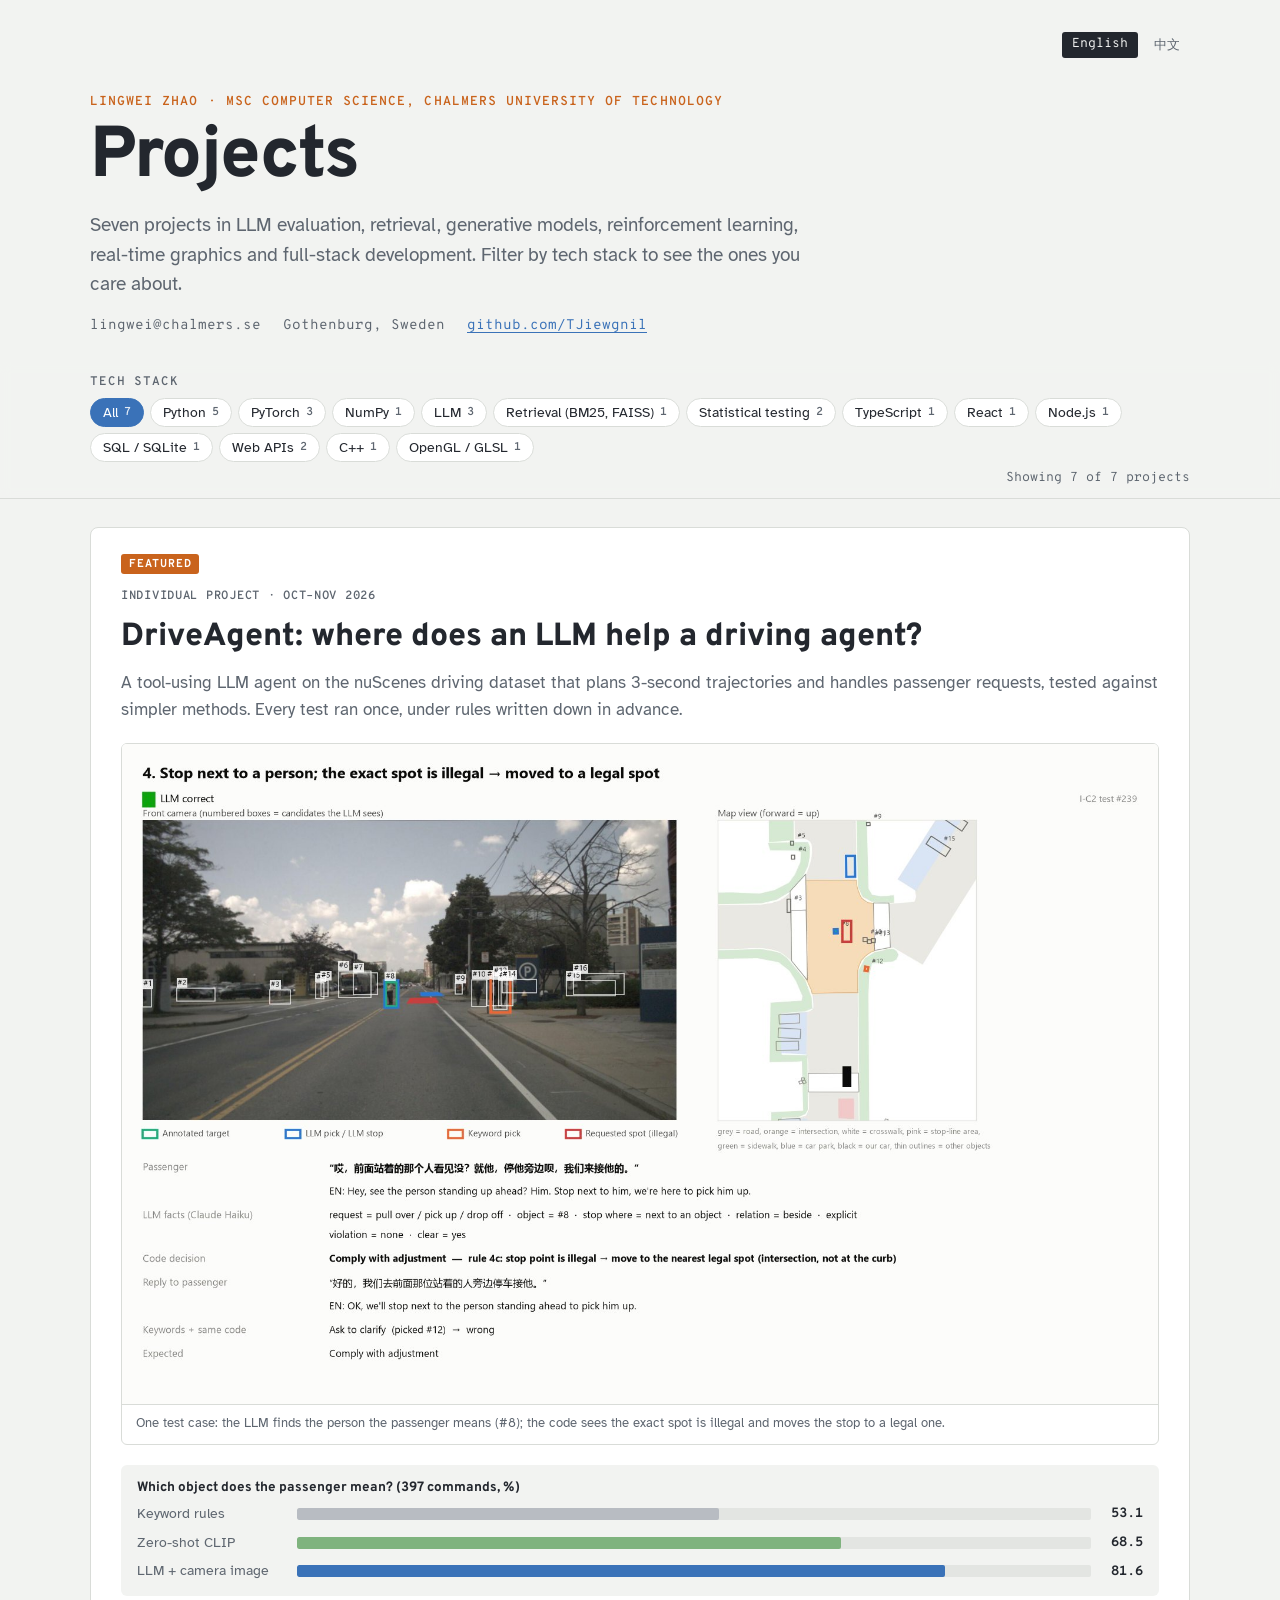
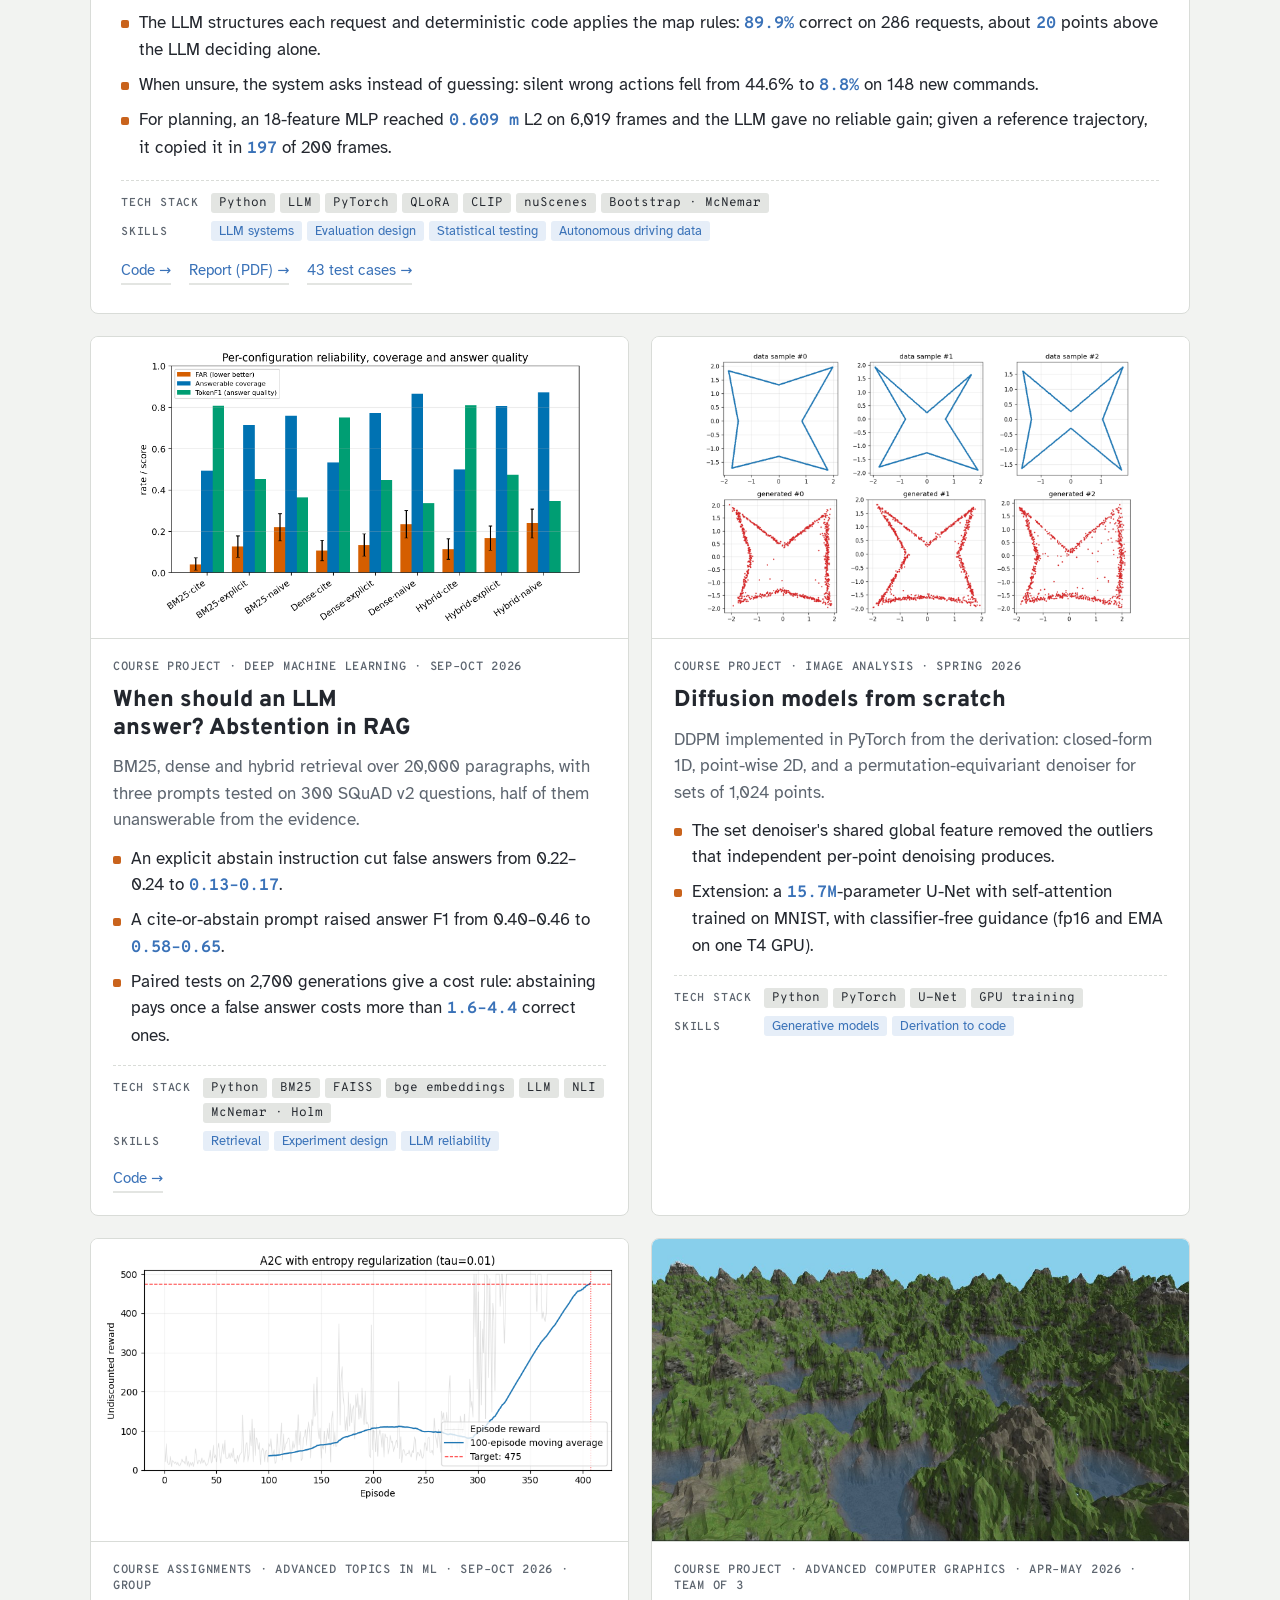
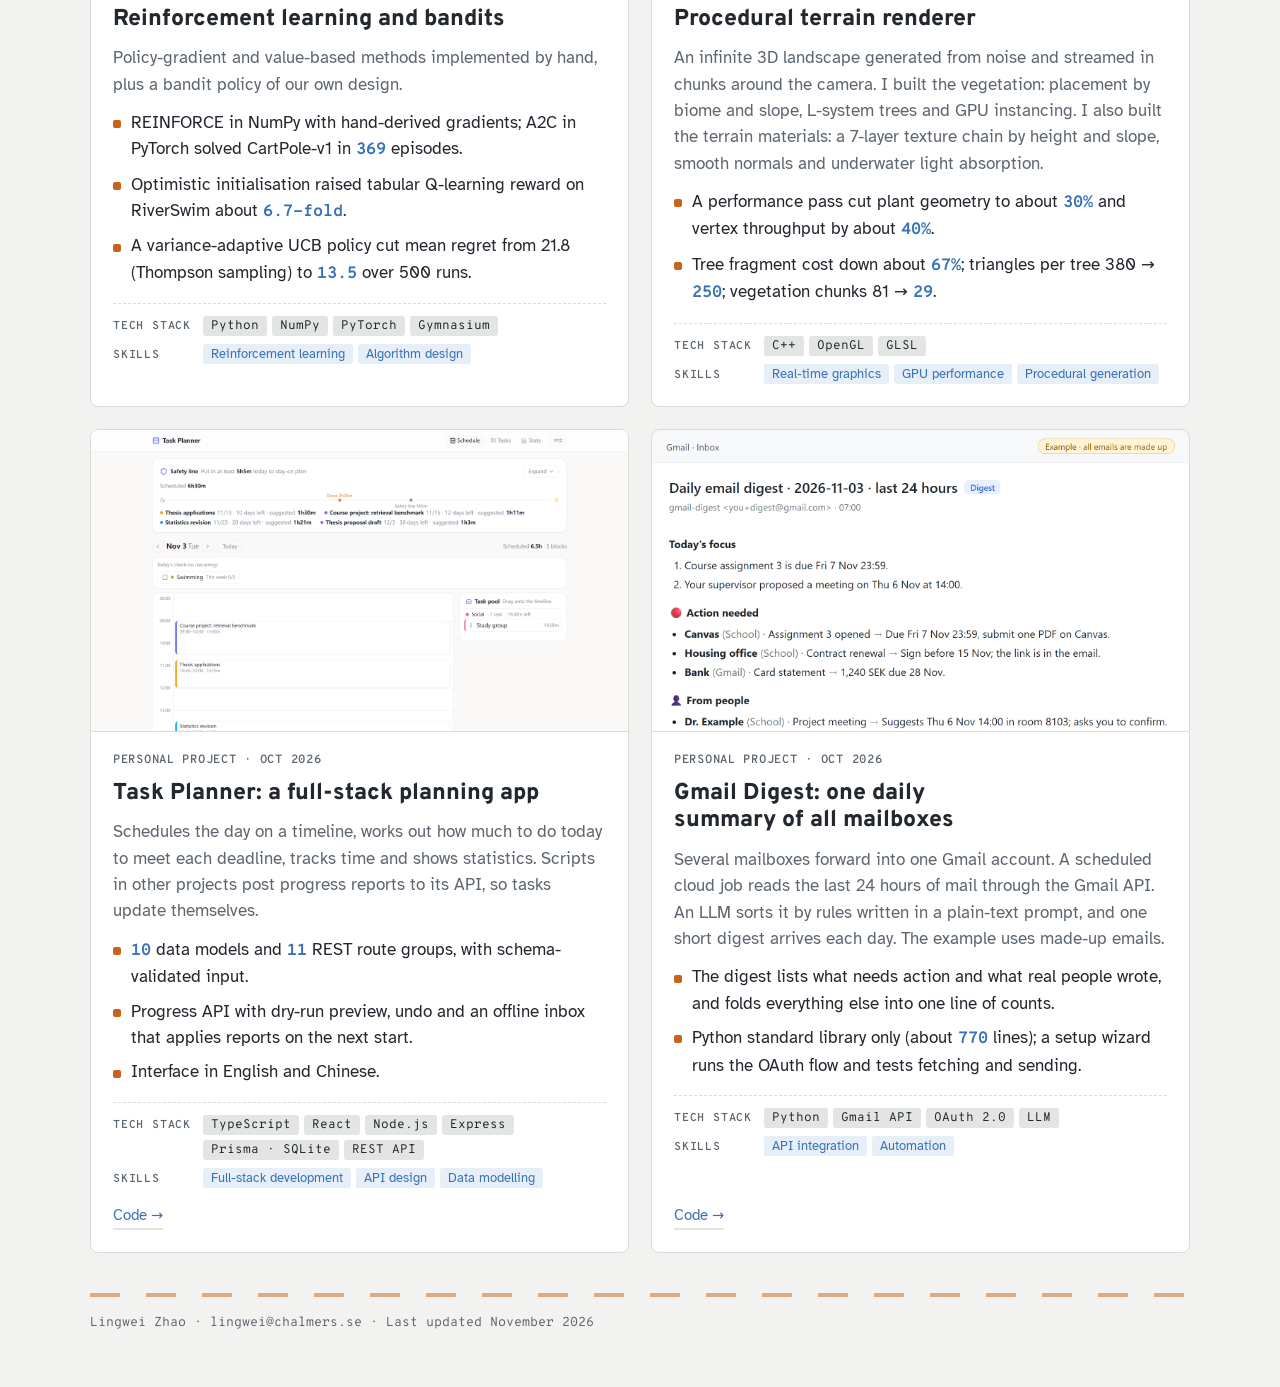
==== index.html @ 18664e40 "Version the CSS/JS links so browsers load the new layout Co-Authored-By: Claude Opus 5.5 <noreply@an" ====
<!doctype html>
<html lang="en">
<head>
<meta charset="utf-8">
<meta name="viewport" content="width=device-width, initial-scale=1, viewport-fit=cover">
<title>Lingwei Zhao · Projects</title>
<link rel="alternate" hreflang="zh-CN" href="https://tjiewgnil.github.io/zh/">
<meta name="description" content="Projects by Lingwei Zhao: LLM evaluation, retrieval, generative models, reinforcement learning, real-time graphics and full-stack development.">
<link rel="preconnect" href="https://fonts.googleapis.com">
<link rel="preconnect" href="https://fonts.gstatic.com" crossorigin>
<link rel="stylesheet" href="https://fonts.googleapis.com/css2?family=Atkinson+Hyperlegible:ital,wght@0,400;0,700;1,400&family=Overpass:wght@700;800&family=Overpass+Mono:wght@400;600;700&display=swap">
<link rel="stylesheet" href="assets/site.css?v=202611040209">
</head>
<body>

<header class="hero">
  <div class="wrap">
    <nav class="langbar" aria-label="Language"><span aria-current="page">English</span><a href="zh/" hreflang="zh-CN" lang="zh-CN">中文</a></nav>
    <p class="name">Lingwei Zhao · MSc Computer Science, Chalmers University of Technology</p>
    <h1>Projects</h1>
    <p class="lede">Seven projects in LLM evaluation, retrieval, generative models, reinforcement learning, real-time graphics and full-stack development. Filter by tech stack to see the ones you care about.</p>
    <div class="meta">
      <span>lingwei@chalmers.se</span>
      <span>Gothenburg, Sweden</span>
      <a href="https://github.com/TJiewgnil">github.com/TJiewgnil</a>
    </div>
  </div>
</header>

<div class="filters">
  <div class="wrap">
    <span class="label" id="filter-label">Tech stack</span>
    <div class="chiprow" role="group" aria-labelledby="filter-label" data-all="All"></div>
    <span class="status" aria-live="polite" data-format="Showing {n} of {t} projects">Showing 7 of 7 projects</span>
  </div>
</div>
<script type="application/json" id="tech-labels">{"python":"Python","pytorch":"PyTorch","numpy":"NumPy","llm":"LLM","retrieval":"Retrieval (BM25, FAISS)","stats":"Statistical testing","typescript":"TypeScript","react":"React","node":"Node.js","sql":"SQL / SQLite","api":"Web APIs","cpp":"C++","opengl":"OpenGL / GLSL"}</script>

<main class="wrap">
  <div class="grid">

    <!-- 1 DriveAgent (featured) -->
    <article class="card featured" id="driveagent" data-tech="python pytorch llm stats">
      <div class="body">
        <span class="badge">Featured</span>
        <p class="ctx">Individual project · Oct–Nov 2026</p>
        <h2>DriveAgent: where does an LLM help a driving agent?</h2>
        <p class="what">A tool-using LLM agent on the nuScenes driving dataset that plans 3-second trajectories and handles passenger requests, tested against simpler methods. Every test ran once, under rules written down in advance.</p>
        <figure class="fig">
          <img class="thumb" src="assets/case_04_en.jpg" alt="Test case: passenger asks to stop next to a person; the LLM picks the right person and the code moves the stop to a legal spot" loading="lazy">
          <figcaption class="cap">One test case: the LLM finds the person the passenger means (#8); the code sees the exact spot is illegal and moves the stop to a legal one.</figcaption>
        </figure>
        <div class="mini grow" role="img" aria-label="Accuracy on 397 Talk2Car commands: keyword rules 53.1 percent, zero-shot CLIP 68.5 percent, LLM with the camera image 81.6 percent">
          <div class="t">Which object does the passenger mean? (397 commands, %)</div>
          <div class="row"><span class="lt">Keyword rules</span><div class="track"><div class="fill road" style="--w:53.1%"></div></div><span class="val">53.1</span></div>
          <div class="row"><span class="lt">Zero-shot CLIP</span><div class="track"><div class="fill walk" style="--w:68.5%"></div></div><span class="val">68.5</span></div>
          <div class="row"><span class="lt">LLM + camera image</span><div class="track"><div class="fill park" style="--w:81.6%"></div></div><span class="val">81.6</span></div>
        </div>
        <ul class="results">
          <li>The LLM structures each request and deterministic code applies the map rules: <b>89.9%</b> correct on 286 requests, about <b>20</b> points above the LLM deciding alone.</li>
          <li>When unsure, the system asks instead of guessing: silent wrong actions fell from 44.6% to <b>8.8%</b> on 148 new commands.</li>
          <li>For planning, an 18-feature MLP reached <b>0.609 m</b> L2 on 6,019 frames and the LLM gave no reliable gain; given a reference trajectory, it copied it in <b>197</b> of 200 frames.</li>
        </ul>
        <dl class="tags">
          <dt>Tech stack</dt>
          <dd><span class="tech" data-k="python">Python</span><span class="tech" data-k="llm">LLM</span><span class="tech" data-k="pytorch">PyTorch</span><span class="tech">QLoRA</span><span class="tech">CLIP</span><span class="tech">nuScenes</span><span class="tech" data-k="stats">Bootstrap · McNemar</span></dd>
          <dt>Skills</dt>
          <dd><span class="skill">LLM systems</span><span class="skill">Evaluation design</span><span class="skill">Statistical testing</span><span class="skill">Autonomous driving data</span></dd>
        </dl>
        <div class="links">
          <a href="https://github.com/TJiewgnil/DriveAgent">Code</a>
          <a href="https://github.com/TJiewgnil/DriveAgent/blob/main/docs/report.pdf">Report (PDF)</a>
          <a href="https://tjiewgnil.github.io/DriveAgent/">43 test cases</a>
        </div>
      </div>
    </article>

    <!-- 2 RAG -->
    <article class="card" id="rag" data-tech="python llm retrieval stats">
      <img class="thumb contain" src="assets/rag-reliability.png" alt="Bar chart of false-answer rate, answerable coverage and answer F1 for nine retriever and prompt combinations" loading="lazy">
      <div class="body">
        <p class="ctx">Course project · Deep Machine Learning · Sep–Oct 2026</p>
        <h2>When should an LLM answer? Abstention in RAG</h2>
        <p class="what">BM25, dense and hybrid retrieval over 20,000 paragraphs, with three prompts tested on 300 SQuAD v2 questions, half of them unanswerable from the evidence.</p>
        <ul class="results">
          <li>An explicit abstain instruction cut false answers from 0.22–0.24 to <b>0.13–0.17</b>.</li>
          <li>A cite-or-abstain prompt raised answer F1 from 0.40–0.46 to <b>0.58–0.65</b>.</li>
          <li>Paired tests on 2,700 generations give a cost rule: abstaining pays once a false answer costs more than <b>1.6–4.4</b> correct ones.</li>
        </ul>
        <dl class="tags">
          <dt>Tech stack</dt>
          <dd><span class="tech" data-k="python">Python</span><span class="tech" data-k="retrieval">BM25</span><span class="tech" data-k="retrieval">FAISS</span><span class="tech">bge embeddings</span><span class="tech" data-k="llm">LLM</span><span class="tech">NLI</span><span class="tech" data-k="stats">McNemar · Holm</span></dd>
          <dt>Skills</dt>
          <dd><span class="skill">Retrieval</span><span class="skill">Experiment design</span><span class="skill">LLM reliability</span></dd>
        </dl>
        <div class="links"><a href="https://github.com/TJiewgnil/rag-cite-or-abstain">Code</a></div>
      </div>
    </article>

    <!-- 3 Diffusion -->
    <article class="card" id="diffusion" data-tech="python pytorch">
      <img class="thumb contain" src="assets/diffusion-sets.png" alt="Top row: training shapes of 1,024 points; bottom row: shapes generated by the set denoiser" loading="lazy">
      <div class="body">
        <p class="ctx">Course project · Image Analysis · Spring 2026</p>
        <h2>Diffusion models from scratch</h2>
        <p class="what">DDPM implemented in PyTorch from the derivation: closed-form 1D, point-wise 2D, and a permutation-equivariant denoiser for sets of 1,024 points.</p>
        <ul class="results">
          <li>The set denoiser's shared global feature removed the outliers that independent per-point denoising produces.</li>
          <li>Extension: a <b>15.7M</b>-parameter U-Net with self-attention trained on MNIST, with classifier-free guidance (fp16 and EMA on one T4 GPU).</li>
        </ul>
        <dl class="tags">
          <dt>Tech stack</dt>
          <dd><span class="tech" data-k="python">Python</span><span class="tech" data-k="pytorch">PyTorch</span><span class="tech">U-Net</span><span class="tech">GPU training</span></dd>
          <dt>Skills</dt>
          <dd><span class="skill">Generative models</span><span class="skill">Derivation to code</span></dd>
        </dl>
      </div>
    </article>

    <!-- 4 RL -->
    <article class="card" id="rl" data-tech="python numpy pytorch">
      <img class="thumb contain" src="assets/rl-a2c.png" alt="Learning curve of A2C with entropy regularisation on CartPole-v1; it reaches the 475 target" loading="lazy">
      <div class="body">
        <p class="ctx">Course assignments · Advanced Topics in ML · Sep–Oct 2026 · group</p>
        <h2>Reinforcement learning and bandits</h2>
        <p class="what">Policy-gradient and value-based methods implemented by hand, plus a bandit policy of our own design.</p>
        <ul class="results">
          <li>REINFORCE in NumPy with hand-derived gradients; A2C in PyTorch solved CartPole-v1 in <b>369</b> episodes.</li>
          <li>Optimistic initialisation raised tabular Q-learning reward on RiverSwim about <b>6.7-fold</b>.</li>
          <li>A variance-adaptive UCB policy cut mean regret from 21.8 (Thompson sampling) to <b>13.5</b> over 500 runs.</li>
        </ul>
        <dl class="tags">
          <dt>Tech stack</dt>
          <dd><span class="tech" data-k="python">Python</span><span class="tech" data-k="numpy">NumPy</span><span class="tech" data-k="pytorch">PyTorch</span><span class="tech">Gymnasium</span></dd>
          <dt>Skills</dt>
          <dd><span class="skill">Reinforcement learning</span><span class="skill">Algorithm design</span></dd>
        </dl>
      </div>
    </article>

    <!-- 5 Terrain -->
    <article class="card" id="terrain" data-tech="cpp opengl">
      <img class="thumb" src="assets/terrain-final.jpg" alt="Rendered fjord landscape: textured mountains, lakes and forest streamed in chunks" loading="lazy">
      <div class="body">
        <p class="ctx">Course project · Advanced Computer Graphics · Apr–May 2026 · team of 3</p>
        <h2>Procedural terrain renderer</h2>
        <p class="what">An infinite 3D landscape generated from noise and streamed in chunks around the camera. I built the vegetation: placement by biome and slope, L-system trees and GPU instancing. I also built the terrain materials: a 7-layer texture chain by height and slope, smooth normals and underwater light absorption.</p>
        <ul class="results">
          <li>A performance pass cut plant geometry to about <b>30%</b> and vertex throughput by about <b>40%</b>.</li>
          <li>Tree fragment cost down about <b>67%</b>; triangles per tree 380 → <b>250</b>; vegetation chunks 81 → <b>29</b>.</li>
        </ul>
        <dl class="tags">
          <dt>Tech stack</dt>
          <dd><span class="tech" data-k="cpp">C++</span><span class="tech" data-k="opengl">OpenGL</span><span class="tech" data-k="opengl">GLSL</span></dd>
          <dt>Skills</dt>
          <dd><span class="skill">Real-time graphics</span><span class="skill">GPU performance</span><span class="skill">Procedural generation</span></dd>
        </dl>
      </div>
    </article>

    <!-- 6 Task Planner -->
    <article class="card" id="taskplanner" data-tech="typescript react node sql api">
      <img class="thumb" src="assets/tp-schedule-en.png" alt="Day view of the task planner with a timeline, a safety line and a task pool" loading="lazy">
      <div class="body">
        <p class="ctx">Personal project · Oct 2026</p>
        <h2>Task Planner: a full-stack planning app</h2>
        <p class="what">Schedules the day on a timeline, works out how much to do today to meet each deadline, tracks time and shows statistics. Scripts in other projects post progress reports to its API, so tasks update themselves.</p>
        <ul class="results">
          <li><b>10</b> data models and <b>11</b> REST route groups, with schema-validated input.</li>
          <li>Progress API with dry-run preview, undo and an offline inbox that applies reports on the next start.</li>
          <li>Interface in English and Chinese.</li>
        </ul>
        <dl class="tags">
          <dt>Tech stack</dt>
          <dd><span class="tech" data-k="typescript">TypeScript</span><span class="tech" data-k="react">React</span><span class="tech" data-k="node">Node.js</span><span class="tech" data-k="node">Express</span><span class="tech" data-k="sql">Prisma · SQLite</span><span class="tech" data-k="api">REST API</span></dd>
          <dt>Skills</dt>
          <dd><span class="skill">Full-stack development</span><span class="skill">API design</span><span class="skill">Data modelling</span></dd>
        </dl>
        <div class="links"><a href="https://github.com/TJiewgnil/task-planner">Code</a></div>
      </div>
    </article>

    <!-- 7 Gmail Digest -->
    <article class="card" id="gmaildigest" data-tech="python llm api">
      <img class="thumb" src="assets/digest-en.png" alt="Example daily digest email with today's focus, action items and messages from people" loading="lazy">
      <div class="body">
        <p class="ctx">Personal project · Oct 2026</p>
        <h2>Gmail Digest: one daily summary of all mailboxes</h2>
        <p class="what">Several mailboxes forward into one Gmail account. A scheduled cloud job reads the last 24 hours of mail through the Gmail API. An LLM sorts it by rules written in a plain-text prompt, and one short digest arrives each day. The example uses made-up emails.</p>
        <ul class="results">
          <li>The digest lists what needs action and what real people wrote, and folds everything else into one line of counts.</li>
          <li>Python standard library only (about <b>770</b> lines); a setup wizard runs the OAuth flow and tests fetching and sending.</li>
        </ul>
        <dl class="tags">
          <dt>Tech stack</dt>
          <dd><span class="tech" data-k="python">Python</span><span class="tech" data-k="api">Gmail API</span><span class="tech" data-k="api">OAuth 2.0</span><span class="tech" data-k="llm">LLM</span></dd>
          <dt>Skills</dt>
          <dd><span class="skill">API integration</span><span class="skill">Automation</span></dd>
        </dl>
        <div class="links"><a href="https://github.com/TJiewgnil/gmail-digest">Code</a></div>
      </div>
    </article>

  </div>
</main>

<footer><div class="wrap"><div class="lane" role="presentation"></div><p>Lingwei Zhao · lingwei@chalmers.se · Last updated November 2026</p></div></footer>
<script src="assets/portfolio.js?v=202611040209"></script>
</body>
</html>
---- assets/site.css ----
/* Layout: a project collection. A sticky tech-stack filter under the header; one featured wide card
   (DriveAgent) and a two-column grid of project cards with the same anatomy: image, context, what was built,
   results, tech stack (filterable), skills, links. Colours from the DriveAgent map-figure legend; light only. */
:root {
  color-scheme: light;
  --bg: #F2F3F1;        /* crosswalk paper */
  --surface: #FFFFFF;
  --ink: #23272E;       /* asphalt */
  --muted: #5E6670;
  --line: #D9DCD8;
  --track: #E3E5E2;
  --road: #B8BCC2;      /* baselines */
  --walk: #7FB37E;      /* sidewalk green */
  --park: #3A72B8;      /* car-park blue: primary, links, active filter */
  --junction: #C9631C;  /* intersection orange: highlights */
  --park-soft: #E6EEF8;
  --on-park: #FFFFFF;
  --display: "Overpass", "Noto Sans SC", system-ui, "Segoe UI", sans-serif;
  --body: "Atkinson Hyperlegible", system-ui, -apple-system, "Segoe UI", "PingFang SC", "Microsoft YaHei", sans-serif;
  --mono: "Overpass Mono", ui-monospace, Consolas, Menlo, monospace;
}
* { box-sizing: border-box; }
html { -webkit-text-size-adjust: 100%; }
body { margin: 0; background: var(--bg); color: var(--ink); font: 16.5px/1.6 var(--body); }
body::before { content: ""; position: fixed; inset: 0 0 auto; height: env(safe-area-inset-top, 0px); z-index: 10; background: var(--bg); }
.wrap { max-width: 1140px; margin: 0 auto;
  padding-left: max(20px, env(safe-area-inset-left, 0px)); padding-right: max(20px, env(safe-area-inset-right, 0px)); }
a { color: var(--park); text-decoration-thickness: 1px; text-underline-offset: 3px; }
a:hover { color: var(--junction); }
:focus-visible { outline: 3px solid var(--junction); outline-offset: 2px; border-radius: 3px; }
h1, h2, h3 { font-family: var(--display); text-wrap: balance; color: var(--ink); margin: 0; }
p { margin: 0; }

/* ---------- header */
.hero { padding-block: 32px 28px; }
.langbar { display: flex; justify-content: flex-end; gap: 6px; margin-bottom: 36px; font: 13px var(--mono); }
.langbar a, .langbar span { padding: 4px 10px; border-radius: 3px; text-decoration: none; }
.langbar a { color: var(--muted); }
.langbar a:hover { color: var(--ink); background: var(--track); }
.langbar span { background: var(--ink); color: var(--bg); }
.name { font: 600 13px var(--mono); letter-spacing: .08em; text-transform: uppercase; color: var(--junction); margin-bottom: 12px; }
:lang(zh) .name { text-transform: none; letter-spacing: .02em; }
h1 { font-size: clamp(40px, 6.6vw, 72px); line-height: 1; font-weight: 800; letter-spacing: -.025em; margin-bottom: 16px; }
:lang(zh) h1 { letter-spacing: 0; }
.lede { font-size: 18.5px; color: var(--muted); max-width: 720px; margin-bottom: 18px; }
.meta { display: flex; flex-wrap: wrap; gap: 6px 22px; font: 14px var(--mono); color: var(--muted); }
.lane { height: 4px; background: repeating-linear-gradient(90deg, var(--junction) 0 30px, transparent 30px 56px); opacity: .5; }

/* ---------- filter bar */
.filters { position: sticky; top: env(safe-area-inset-top, 0px); z-index: 5; background: color-mix(in srgb, var(--bg) 92%, transparent); backdrop-filter: blur(6px); border-bottom: 1px solid var(--line); }
.filters .wrap { padding-block: 12px; display: flex; flex-wrap: wrap; align-items: center; gap: 8px 14px; }
.filters .label { font: 600 12.5px var(--mono); letter-spacing: .07em; text-transform: uppercase; color: var(--muted); }
:lang(zh) .filters .label { letter-spacing: .02em; }
.chiprow { display: flex; flex-wrap: wrap; gap: 6px; min-width: 0; }
.fchip { font: 13.5px var(--body); color: var(--ink); background: var(--surface); border: 1px solid var(--line); border-radius: 999px; padding: 5px 12px; cursor: pointer; display: inline-flex; gap: 6px; align-items: center; }
.fchip .n { font: 600 11.5px var(--mono); color: var(--muted); }
.fchip:hover { border-color: var(--park); }
.fchip[aria-pressed="true"] { background: var(--park); border-color: var(--park); color: var(--on-park); }
.fchip[aria-pressed="true"] .n { color: var(--on-park); opacity: .85; }
.status { font: 13px var(--mono); color: var(--muted); margin-left: auto; }

/* ---------- cards */
.grid { display: grid; grid-template-columns: repeat(2, minmax(0, 1fr)); gap: 22px; padding-block: 28px 12px; }
.card { background: var(--surface); border: 1px solid var(--line); border-radius: 8px; overflow: hidden; display: flex; flex-direction: column; min-width: 0; }
.card[hidden] { display: none !important; }
.card .thumb { display: block; width: 100%; aspect-ratio: 16 / 9; object-fit: cover; object-position: top; background: #fff; border-bottom: 1px solid var(--line); }
.card .thumb.contain { object-fit: contain; padding: 10px; }
.card .body { padding: 20px 22px 22px; display: flex; flex-direction: column; gap: 12px; flex: 1; }
.ctx { font: 600 12px var(--mono); letter-spacing: .06em; text-transform: uppercase; color: var(--muted); }
:lang(zh) .ctx { letter-spacing: .02em; }
.card h2 { font-size: 23px; line-height: 1.2; font-weight: 800; }
.what { color: var(--muted); }
.results { list-style: none; margin: 0; padding: 0; display: grid; gap: 8px; }
.results li { padding-left: 18px; position: relative; }
.results li::before { content: ""; position: absolute; left: 0; top: .62em; width: 8px; height: 8px; border-radius: 2px; background: var(--junction); }
.results b { font-family: var(--mono); font-weight: 700; color: var(--park); }
.tags { display: grid; grid-template-columns: auto minmax(0, 1fr); gap: 8px 12px; align-items: baseline; margin: 4px 0 0; padding-top: 12px; border-top: 1px dashed var(--line); }
.tags dt { font: 600 11.5px var(--mono); letter-spacing: .07em; text-transform: uppercase; color: var(--muted); white-space: nowrap; }
:lang(zh) .tags dt { letter-spacing: .02em; font-size: 12.5px; }
.tags dd { margin: 0; display: flex; flex-wrap: wrap; gap: 5px; }
.tech { font: 12.5px var(--mono); color: var(--ink); background: var(--track); border-radius: 3px; padding: 2px 8px; }
.tech.on { background: var(--park); color: var(--on-park); }
.skill { font: 13px var(--body); color: var(--park); background: var(--park-soft); border-radius: 3px; padding: 2px 8px; }
.links { display: flex; flex-wrap: wrap; gap: 8px 18px; margin-top: auto; padding-top: 4px; }
.links a { font-size: 14.5px; text-decoration: none; border-bottom: 2px solid var(--track); padding-bottom: 1px; }
.links a::after { content: " \2192"; }
.links a:hover { border-color: var(--junction); }
.cap { font-size: 13px; color: var(--muted); padding: 8px 22px 0; }

/* featured card: one column, top to bottom (title, description, figure, chart, results, tags, links) */
.card.featured { grid-column: 1 / -1; }
.card.featured .body { padding: 26px 30px 28px; gap: 14px; }
.card.featured h2 { font-size: clamp(26px, 3vw, 32px); }
.fig { margin: 6px 0; border: 1px solid var(--line); border-radius: 6px; background: #fff; overflow: hidden; }
.fig .thumb { aspect-ratio: auto; height: auto; border-bottom: 0; object-fit: contain; }
.fig .cap { padding: 8px 14px 10px; border-top: 1px solid var(--line); }
.badge { align-self: flex-start; font: 700 11.5px var(--mono); letter-spacing: .07em; text-transform: uppercase; background: var(--junction); color: #fff; padding: 3px 8px; border-radius: 3px; }

/* mini bar chart in the featured card */
.mini { display: grid; gap: 7px; padding: 14px 16px; background: var(--bg); border-radius: 6px; }
.mini .t { font: 700 13.5px var(--display); }
.row { display: grid; grid-template-columns: 150px minmax(0, 1fr) 42px; gap: 10px; align-items: center; font-size: 13.5px; color: var(--muted); }
.track { height: 12px; background: var(--track); border-radius: 2px; overflow: hidden; }
.fill { height: 100%; width: var(--w); border-radius: 2px; }
.fill.road { background: var(--road); } .fill.walk { background: var(--walk); } .fill.park { background: var(--park); }
.val { text-align: right; font: 700 13.5px var(--mono); color: var(--ink); font-variant-numeric: tabular-nums; }
.motion .grow .fill { width: 0; transition: width 1s cubic-bezier(.2, .7, .2, 1); }
.motion .grow .row:nth-of-type(2) .fill { transition-delay: .15s; }
.motion .grow .row:nth-of-type(3) .fill { transition-delay: .3s; }
.motion .grow.in .fill { width: var(--w); }

.empty { padding: 40px 0; color: var(--muted); }
footer { padding-block: 28px 56px; font: 13px var(--mono); color: var(--muted); }
footer p { margin-top: 18px; }

@media (max-width: 900px) {
  .grid { grid-template-columns: minmax(0, 1fr); }
  .card.featured .body { padding: 20px 18px 22px; }
  .status { margin-left: 0; width: 100%; }
}
@media (max-width: 560px) {
  body { font-size: 16px; }
  .card .body { padding: 18px 16px 20px; }
  .row { grid-template-columns: minmax(0, 1fr) 42px; }
  .row .lt { grid-column: 1 / -1; margin-bottom: -4px; }
  .tags { grid-template-columns: minmax(0, 1fr); }
  .langbar { margin-bottom: 24px; }
  /* one scrollable chip row so the sticky bar stays short on phones */
  .filters .wrap { gap: 6px 10px; padding-block: 10px; }
  .chiprow { flex-wrap: nowrap; overflow-x: auto; width: 100%; scrollbar-width: none; padding-bottom: 2px;
    mask-image: linear-gradient(90deg, #000 88%, transparent); }
  .chiprow::-webkit-scrollbar { display: none; }
  .fchip { flex: none; }
  .filters .label { display: none; }
  .status { font-size: 12px; }
}
@media (prefers-reduced-motion: reduce) { .motion .grow .fill { width: var(--w); transition: none; } }
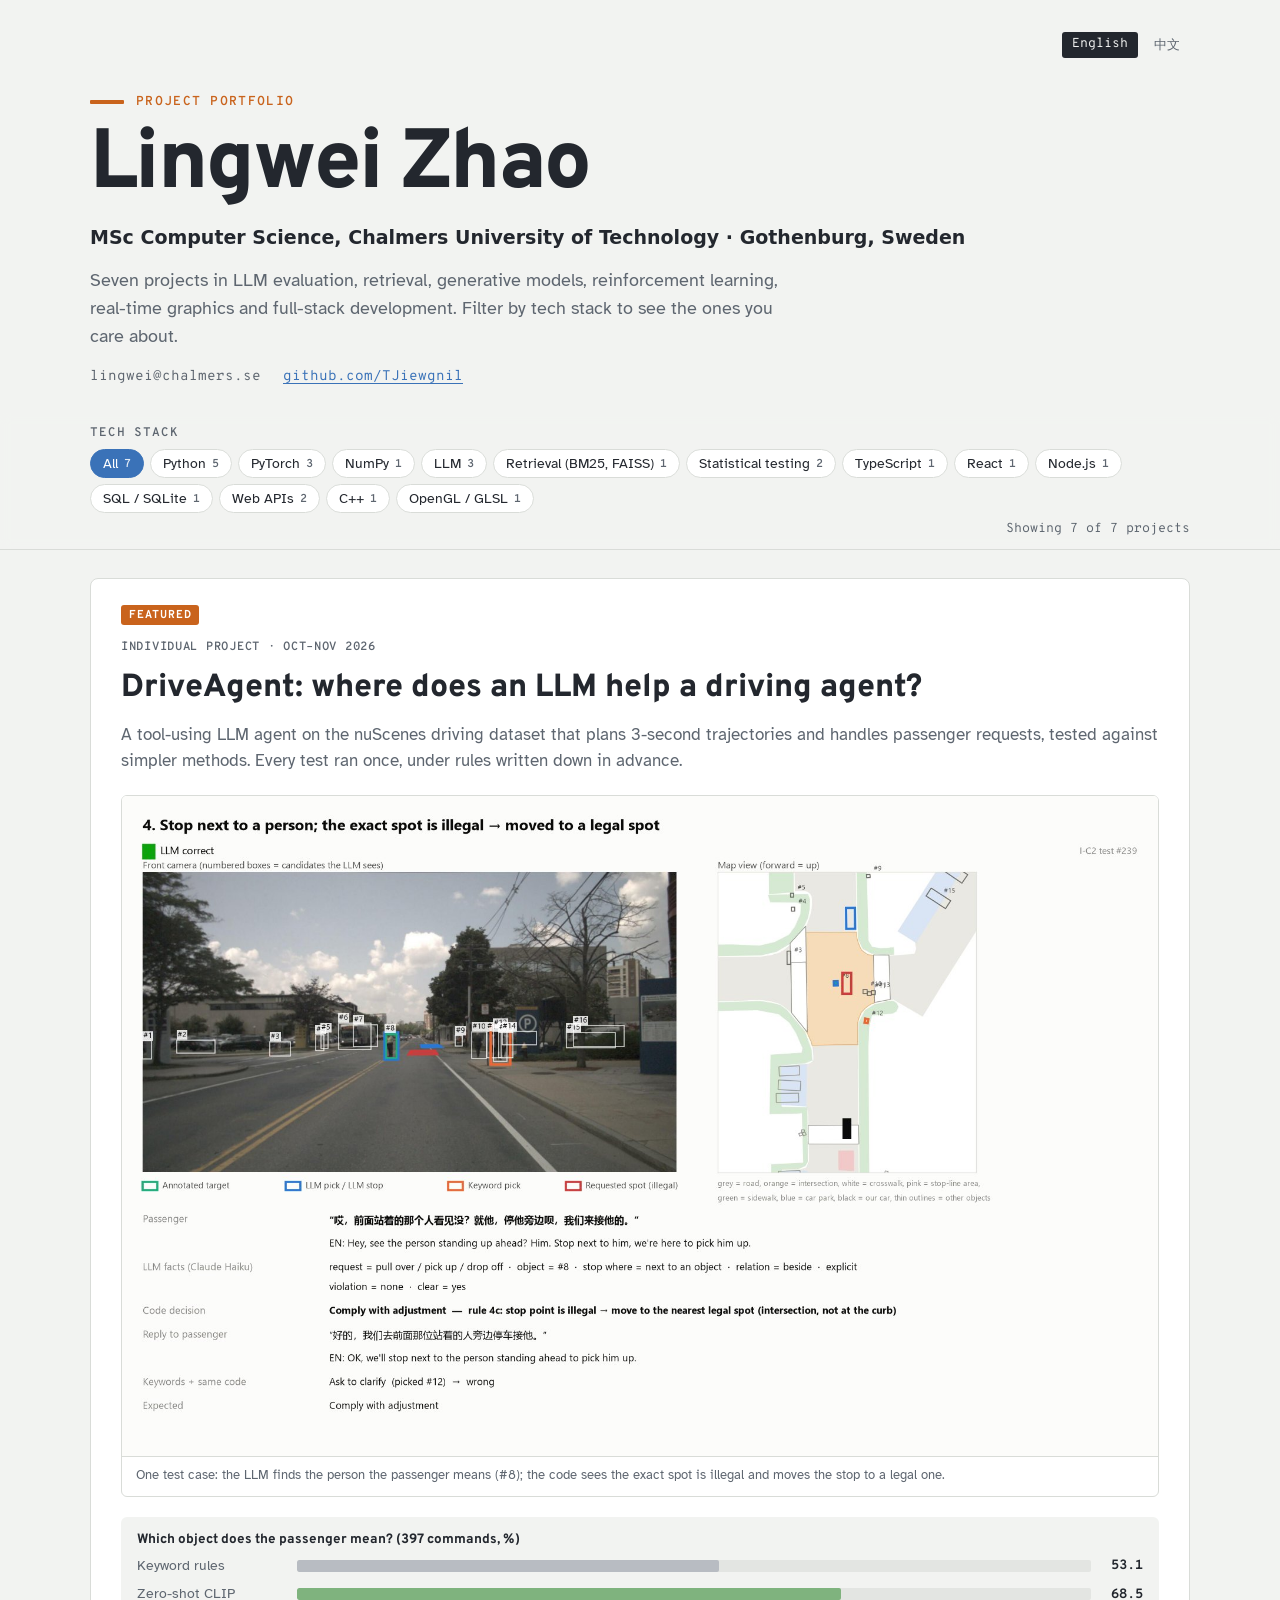
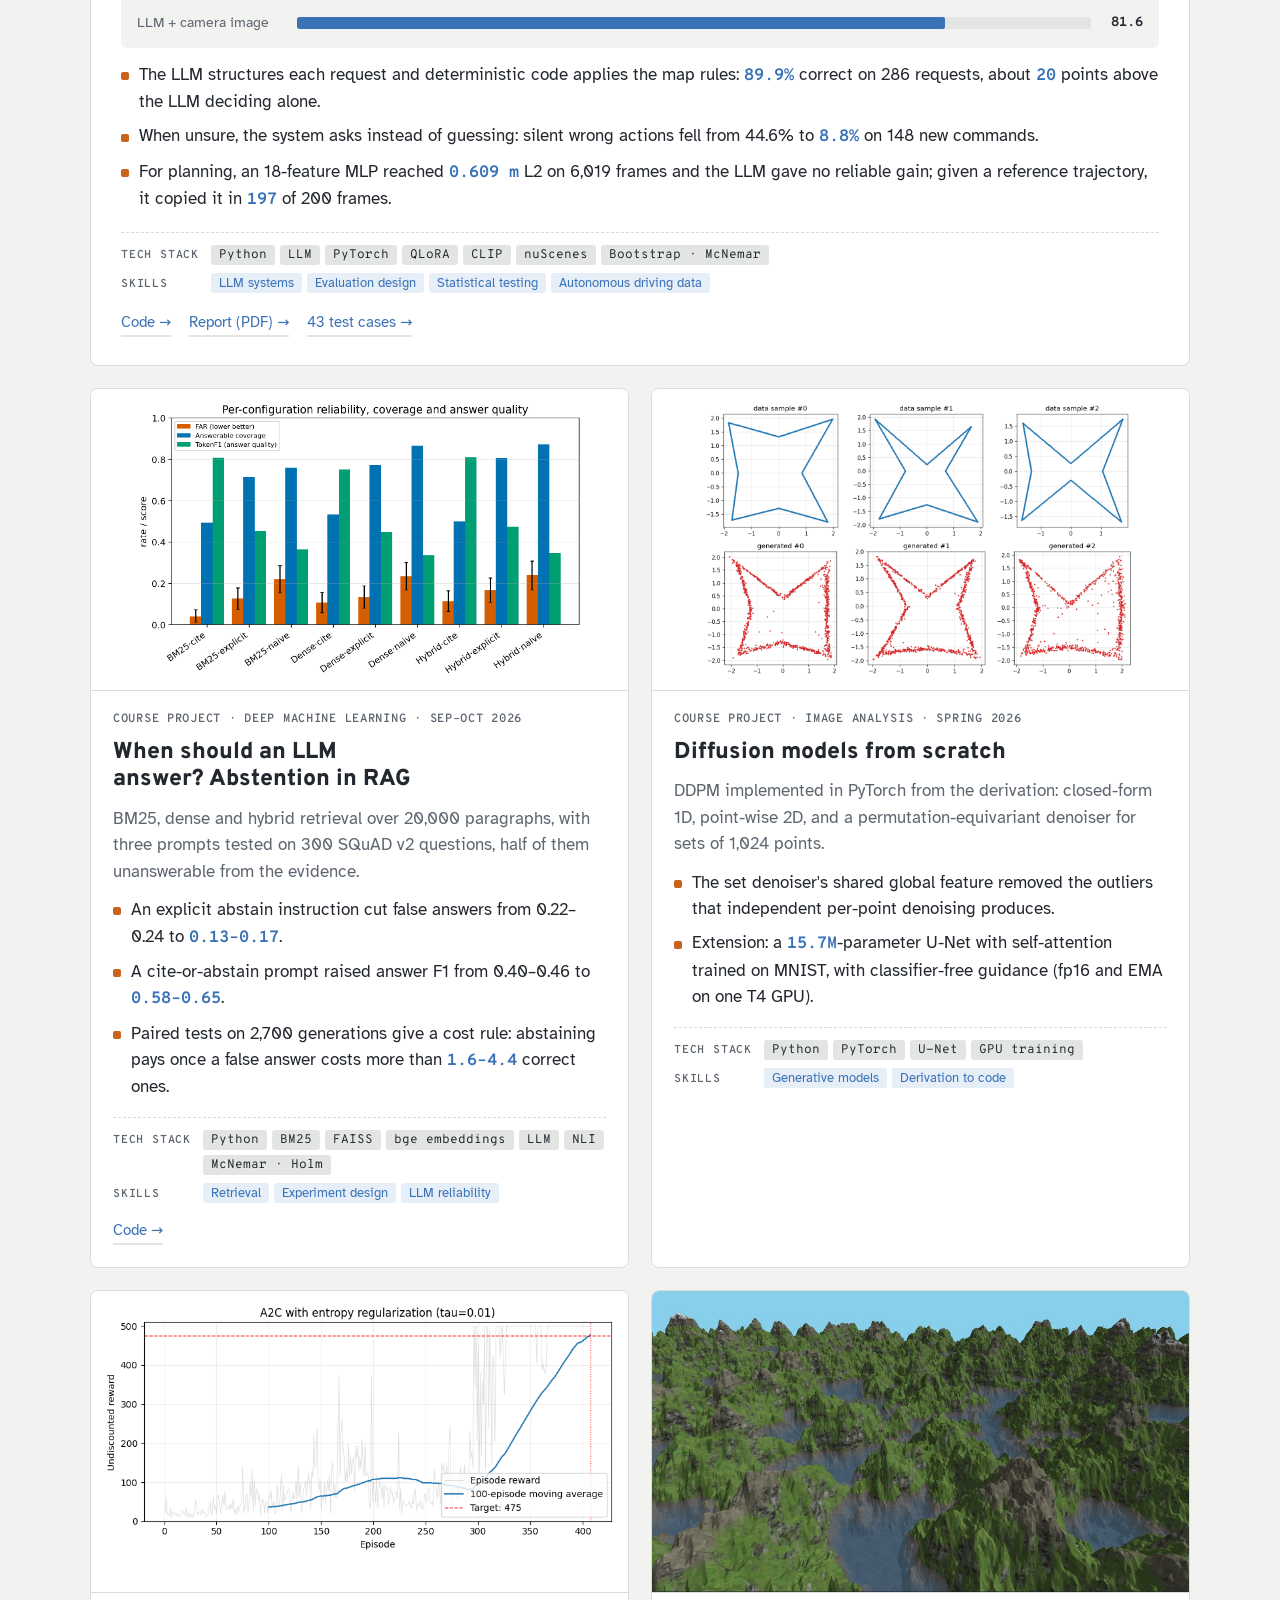
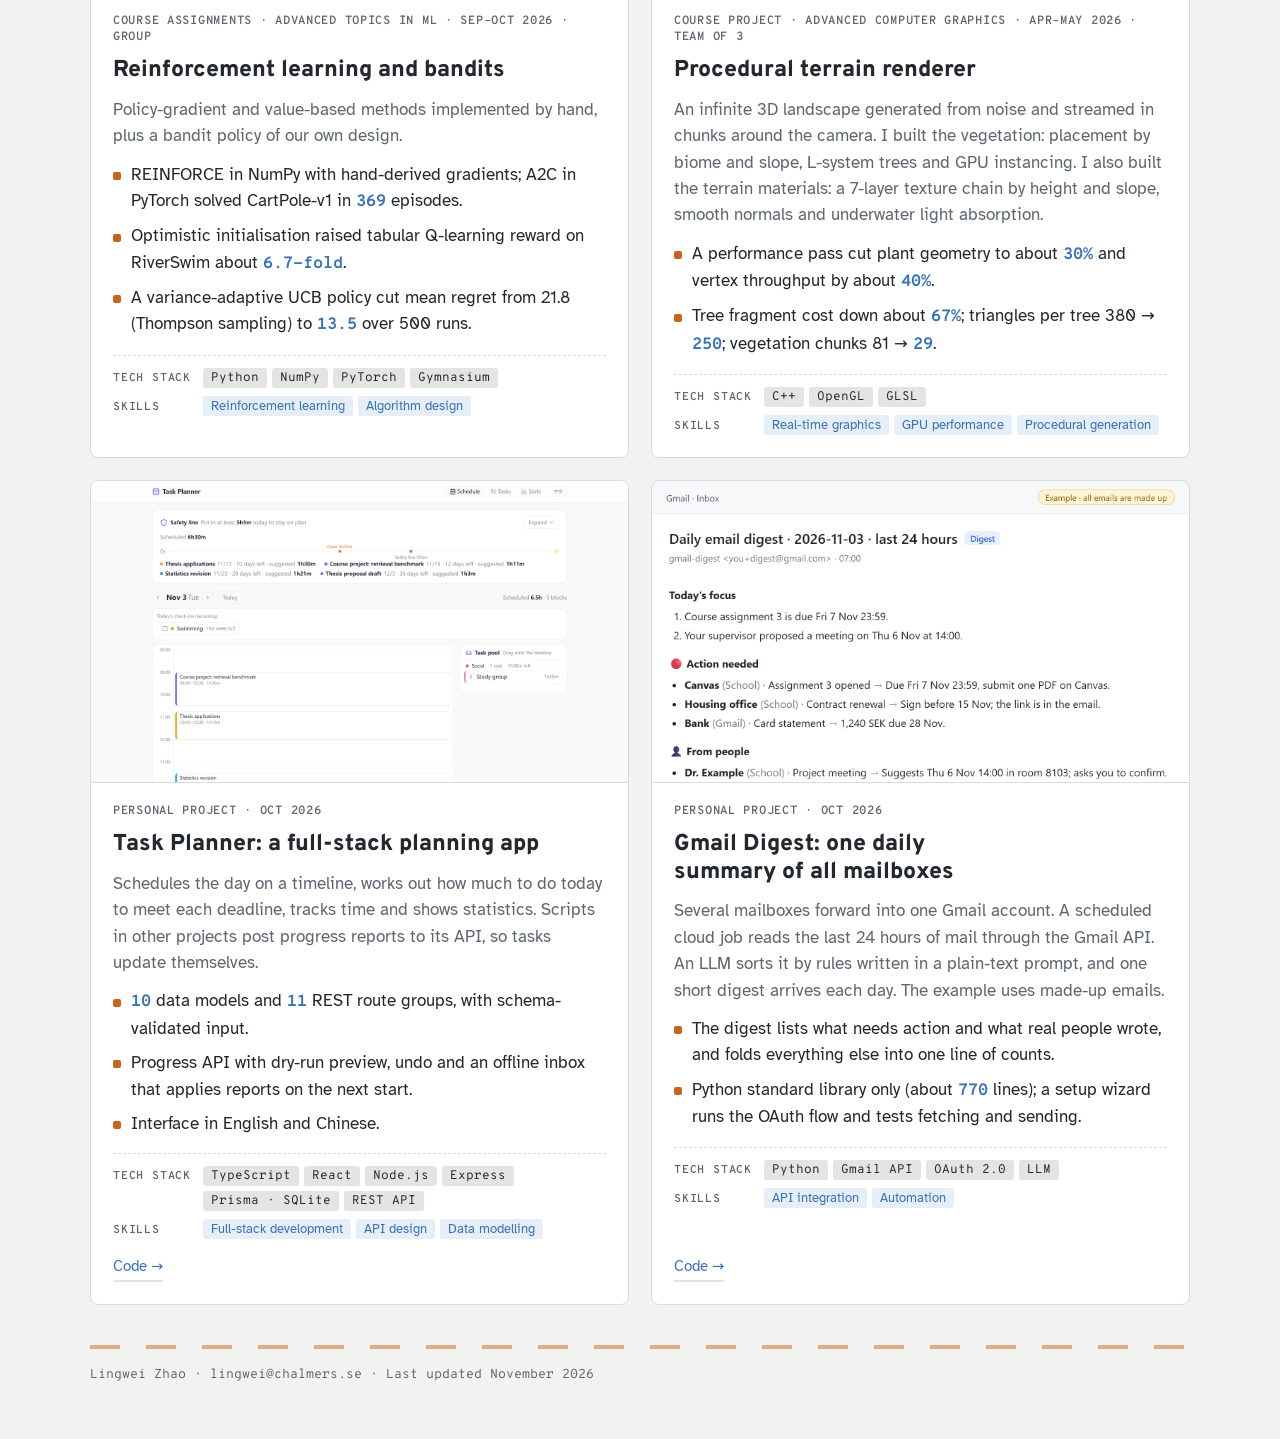
==== commit ac09ae17: "Header: name as the main title, degree line and contact below Co-Authored-By: Claude Opus 5.5 <norep" ====
--- a/index.html
+++ b/index.html
@@ -9,19 +9,19 @@
 <link rel="preconnect" href="https://fonts.googleapis.com">
 <link rel="preconnect" href="https://fonts.gstatic.com" crossorigin>
 <link rel="stylesheet" href="https://fonts.googleapis.com/css2?family=Atkinson+Hyperlegible:ital,wght@0,400;0,700;1,400&family=Overpass:wght@700;800&family=Overpass+Mono:wght@400;600;700&display=swap">
-<link rel="stylesheet" href="assets/site.css?v=202611040209">
+<link rel="stylesheet" href="assets/site.css?v=202611040212">
 </head>
 <body>
 
 <header class="hero">
   <div class="wrap">
     <nav class="langbar" aria-label="Language"><span aria-current="page">English</span><a href="zh/" hreflang="zh-CN" lang="zh-CN">中文</a></nav>
-    <p class="name">Lingwei Zhao · MSc Computer Science, Chalmers University of Technology</p>
-    <h1>Projects</h1>
+    <p class="kicker">Project portfolio</p>
+    <h1>Lingwei Zhao</h1>
+    <p class="role">MSc Computer Science, Chalmers University of Technology · <span class="nw">Gothenburg, Sweden</span></p>
     <p class="lede">Seven projects in LLM evaluation, retrieval, generative models, reinforcement learning, real-time graphics and full-stack development. Filter by tech stack to see the ones you care about.</p>
     <div class="meta">
       <span>lingwei@chalmers.se</span>
-      <span>Gothenburg, Sweden</span>
       <a href="https://github.com/TJiewgnil">github.com/TJiewgnil</a>
     </div>
   </div>
@@ -205,6 +205,6 @@
 </main>
 
 <footer><div class="wrap"><div class="lane" role="presentation"></div><p>Lingwei Zhao · lingwei@chalmers.se · Last updated November 2026</p></div></footer>
-<script src="assets/portfolio.js?v=202611040209"></script>
+<script src="assets/portfolio.js?v=202611040212"></script>
 </body>
 </html>
--- a/assets/site.css
+++ b/assets/site.css
@@ -38,11 +38,16 @@
 .langbar a { color: var(--muted); }
 .langbar a:hover { color: var(--ink); background: var(--track); }
 .langbar span { background: var(--ink); color: var(--bg); }
-.name { font: 600 13px var(--mono); letter-spacing: .08em; text-transform: uppercase; color: var(--junction); margin-bottom: 12px; }
-:lang(zh) .name { text-transform: none; letter-spacing: .02em; }
-h1 { font-size: clamp(40px, 6.6vw, 72px); line-height: 1; font-weight: 800; letter-spacing: -.025em; margin-bottom: 16px; }
-:lang(zh) h1 { letter-spacing: 0; }
-.lede { font-size: 18.5px; color: var(--muted); max-width: 720px; margin-bottom: 18px; }
+/* kicker (what the page is) → name (largest) → degree line → one-line summary → contact */
+.kicker { display: flex; align-items: center; gap: 12px; font: 600 13px var(--mono); letter-spacing: .1em; text-transform: uppercase; color: var(--junction); margin-bottom: 14px; }
+.kicker::before { content: ""; width: 34px; height: 4px; background: var(--junction); border-radius: 1px; }
+:lang(zh) .kicker { letter-spacing: .12em; }
+h1 { font-size: clamp(44px, 7.4vw, 84px); line-height: 1; font-weight: 800; letter-spacing: -.03em; margin-bottom: 14px; }
+:lang(zh) h1 { letter-spacing: .02em; }
+h1 .alt { font-size: .42em; font-weight: 700; letter-spacing: -.01em; color: var(--muted); margin-left: .25em; white-space: nowrap; }
+.role { font-size: 19px; font-weight: 700; color: var(--ink); margin-bottom: 14px; }
+.nw { white-space: nowrap; }
+.lede { font-size: 17.5px; color: var(--muted); max-width: 720px; margin-bottom: 18px; }
 .meta { display: flex; flex-wrap: wrap; gap: 6px 22px; font: 14px var(--mono); color: var(--muted); }
 .lane { height: 4px; background: repeating-linear-gradient(90deg, var(--junction) 0 30px, transparent 30px 56px); opacity: .5; }
 
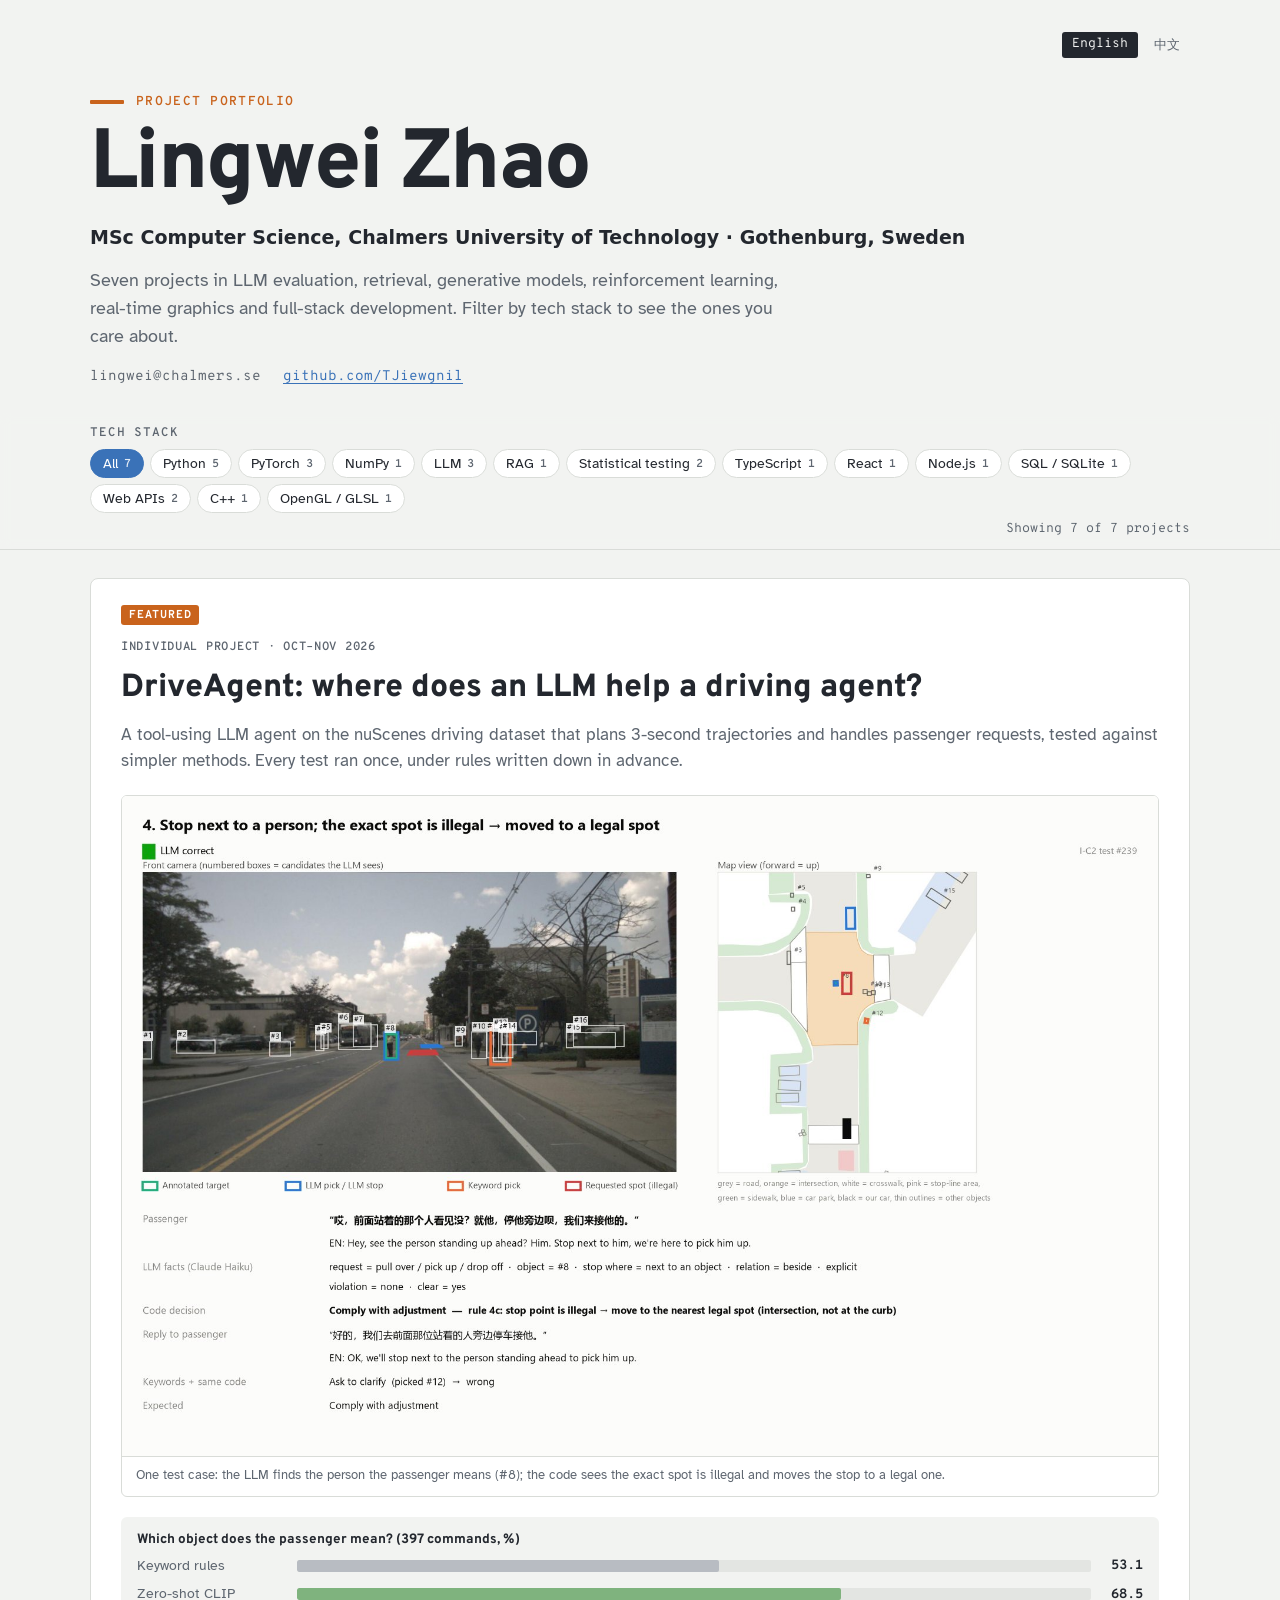
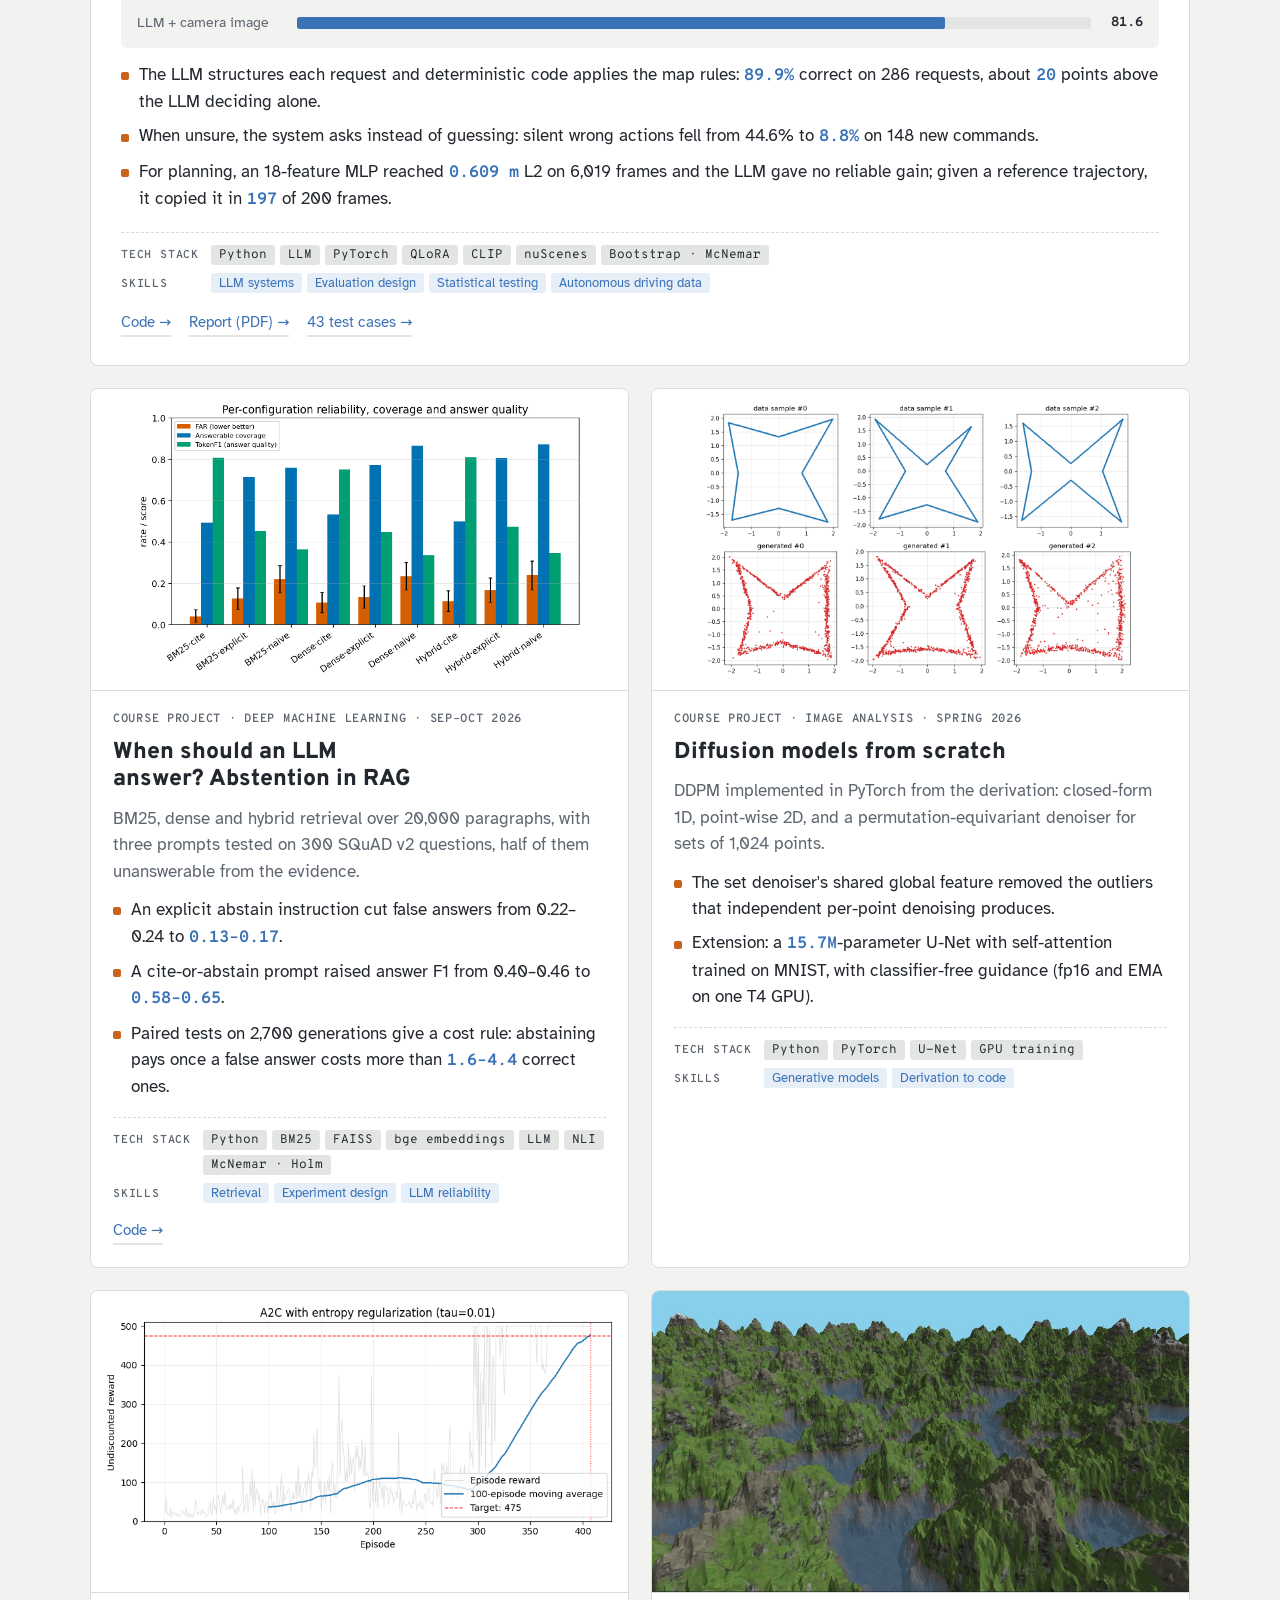
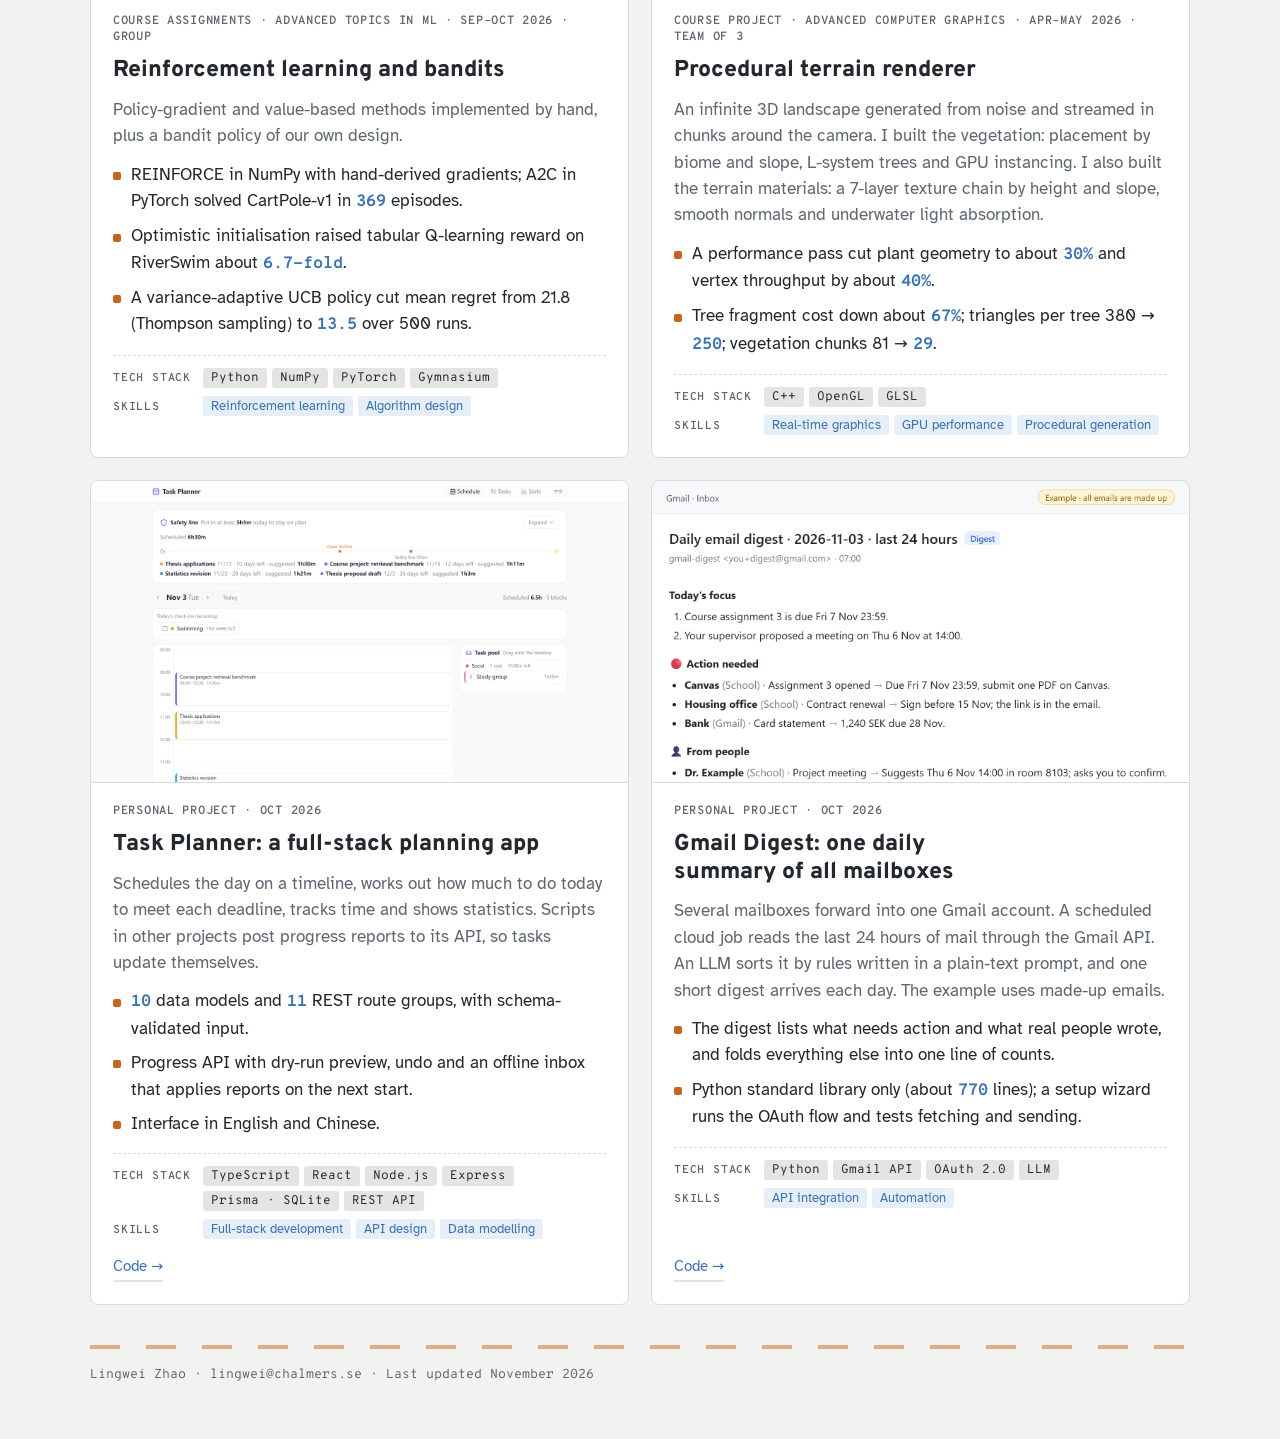
==== commit d8025741: "Rename the retrieval filter to RAG Co-Authored-By: Claude Opus 5.5 <noreply@anthropic.com>" ====
--- a/index.html
+++ b/index.html
@@ -34,7 +34,7 @@
     <span class="status" aria-live="polite" data-format="Showing {n} of {t} projects">Showing 7 of 7 projects</span>
   </div>
 </div>
-<script type="application/json" id="tech-labels">{"python":"Python","pytorch":"PyTorch","numpy":"NumPy","llm":"LLM","retrieval":"Retrieval (BM25, FAISS)","stats":"Statistical testing","typescript":"TypeScript","react":"React","node":"Node.js","sql":"SQL / SQLite","api":"Web APIs","cpp":"C++","opengl":"OpenGL / GLSL"}</script>
+<script type="application/json" id="tech-labels">{"python":"Python","pytorch":"PyTorch","numpy":"NumPy","llm":"LLM","retrieval":"RAG","stats":"Statistical testing","typescript":"TypeScript","react":"React","node":"Node.js","sql":"SQL / SQLite","api":"Web APIs","cpp":"C++","opengl":"OpenGL / GLSL"}</script>
 
 <main class="wrap">
   <div class="grid">
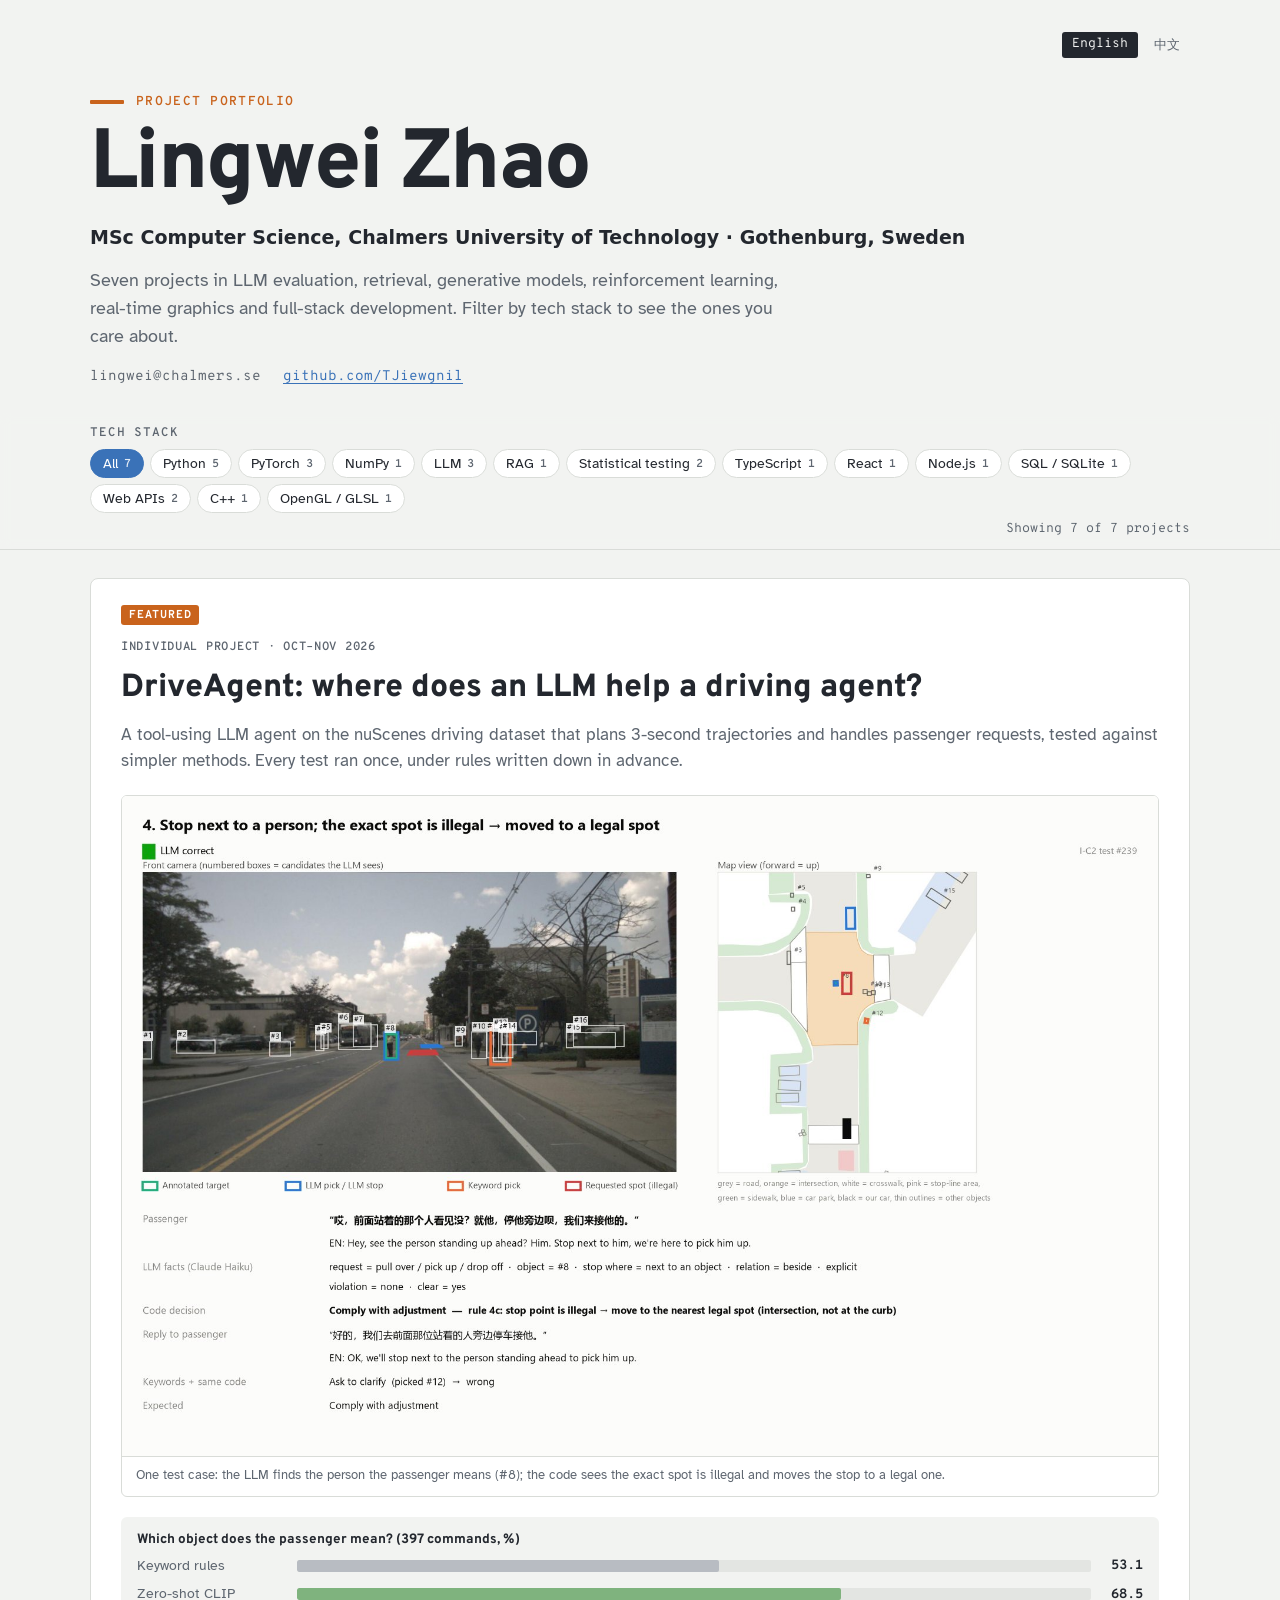
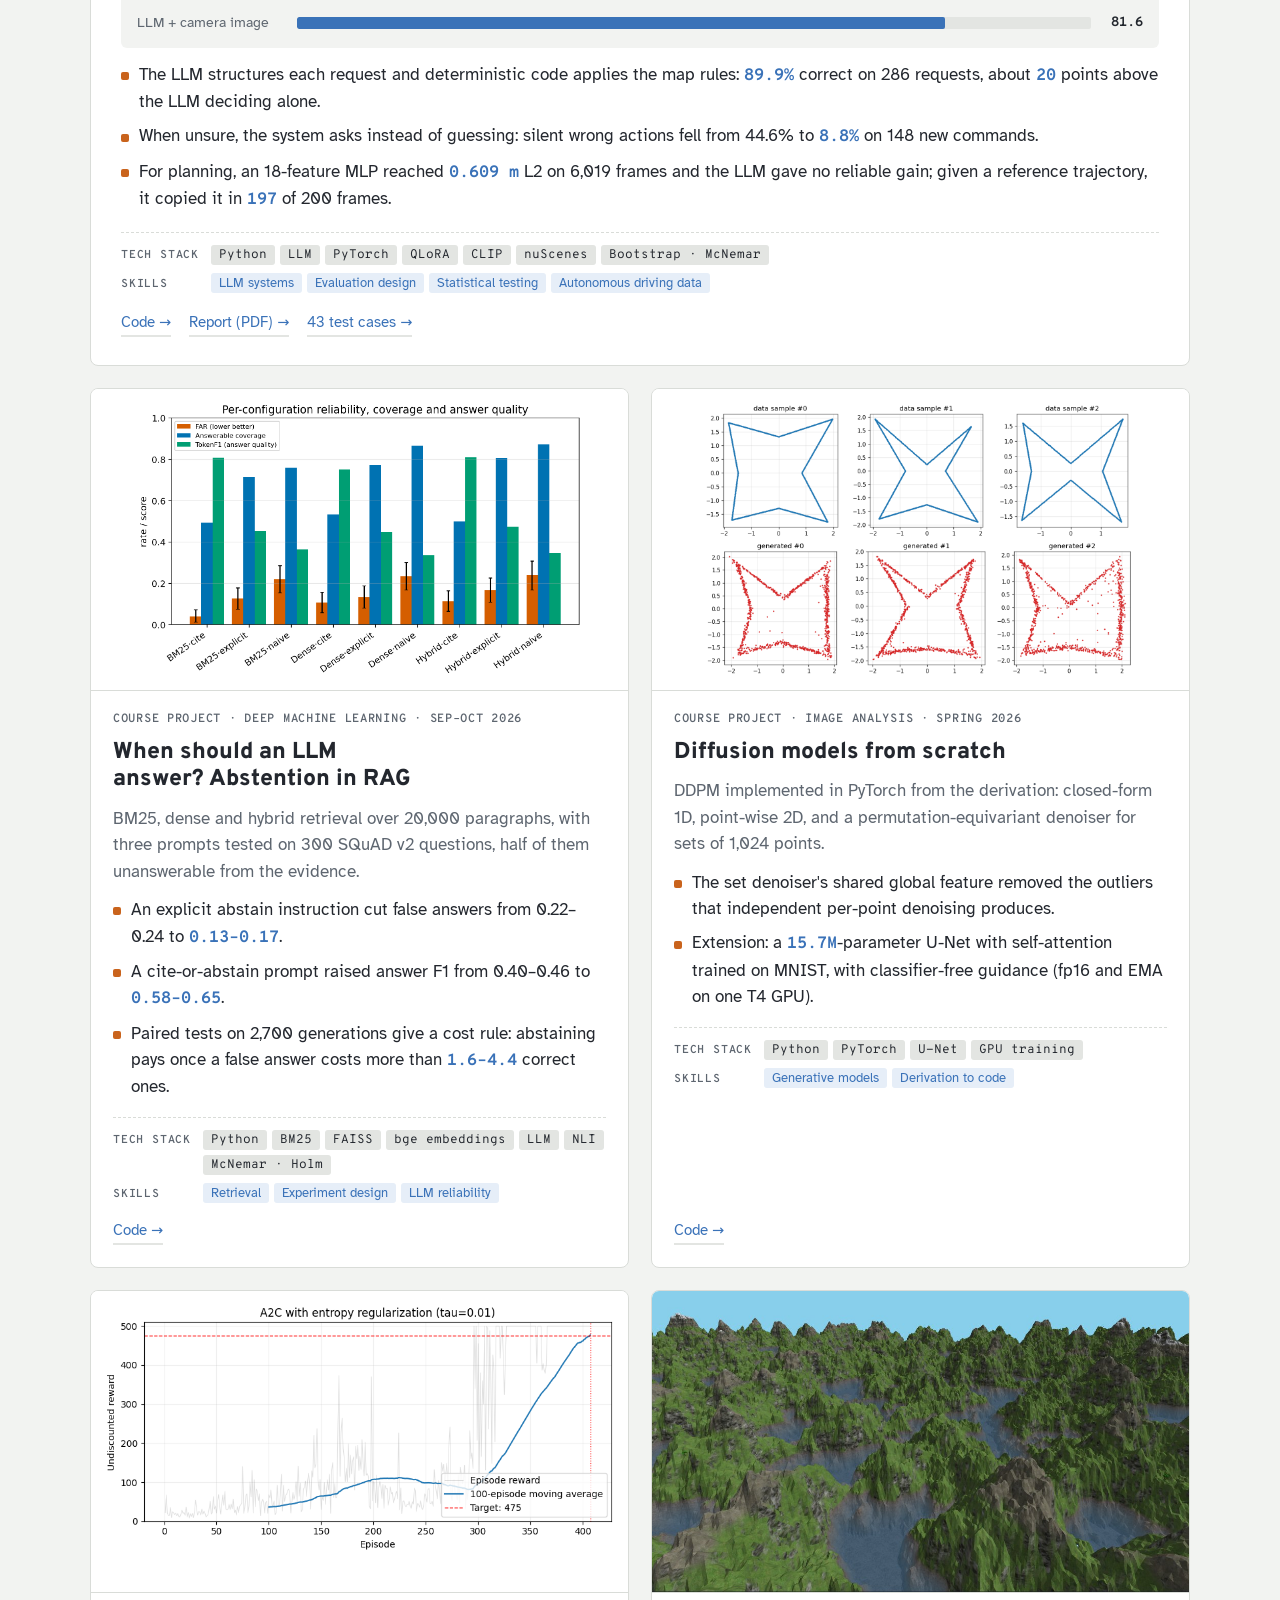
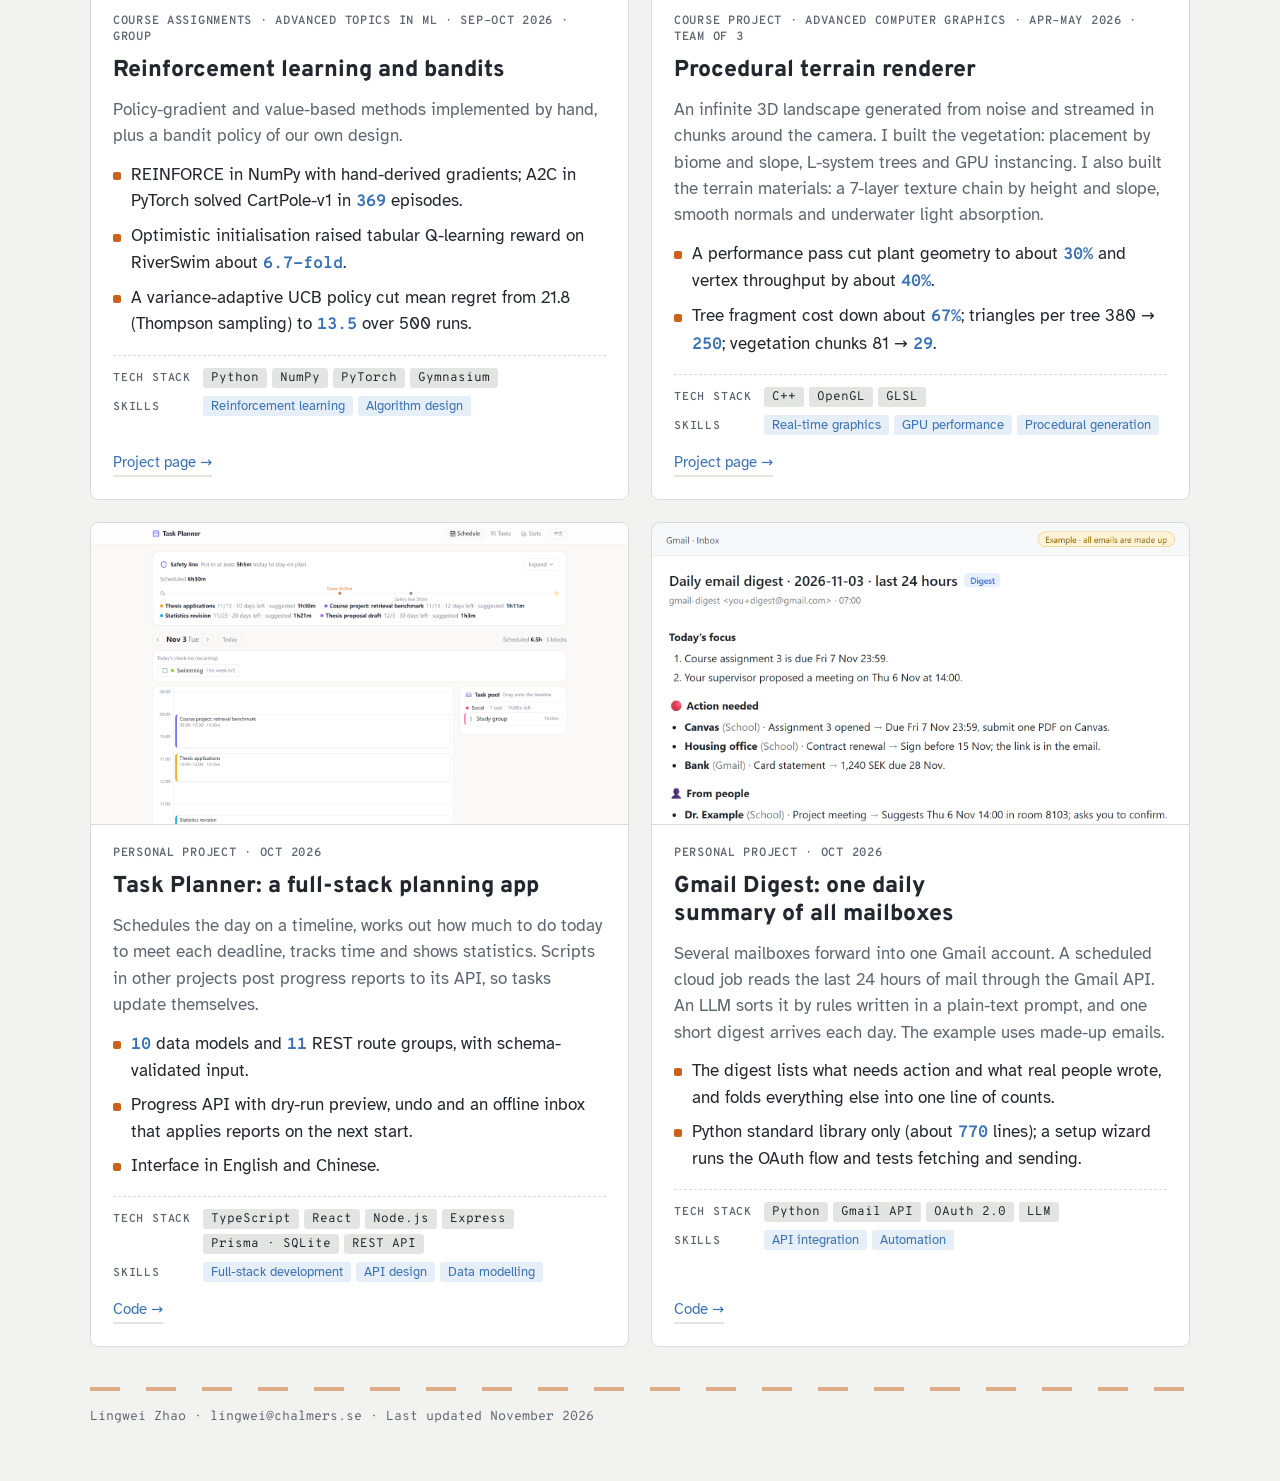
==== commit e05594a9: "Link the diffusion, RL and terrain repos; Chinese cards open the Chinese README" ====
--- a/index.html
+++ b/index.html
@@ -9,7 +9,7 @@
 <link rel="preconnect" href="https://fonts.googleapis.com">
 <link rel="preconnect" href="https://fonts.gstatic.com" crossorigin>
 <link rel="stylesheet" href="https://fonts.googleapis.com/css2?family=Atkinson+Hyperlegible:ital,wght@0,400;0,700;1,400&family=Overpass:wght@700;800&family=Overpass+Mono:wght@400;600;700&display=swap">
-<link rel="stylesheet" href="assets/site.css?v=202611040212">
+<link rel="stylesheet" href="assets/site.css?v=202611041430">
 </head>
 <body>
 
@@ -114,6 +114,7 @@
           <dt>Skills</dt>
           <dd><span class="skill">Generative models</span><span class="skill">Derivation to code</span></dd>
         </dl>
+        <div class="links"><a href="https://github.com/TJiewgnil/diffusion-from-scratch">Code</a></div>
       </div>
     </article>
 
@@ -135,6 +136,7 @@
           <dt>Skills</dt>
           <dd><span class="skill">Reinforcement learning</span><span class="skill">Algorithm design</span></dd>
         </dl>
+        <div class="links"><a href="https://github.com/TJiewgnil/rl-and-bandits">Project page</a></div>
       </div>
     </article>
 
@@ -155,6 +157,7 @@
           <dt>Skills</dt>
           <dd><span class="skill">Real-time graphics</span><span class="skill">GPU performance</span><span class="skill">Procedural generation</span></dd>
         </dl>
+        <div class="links"><a href="https://github.com/TJiewgnil/procedural-terrain-renderer">Project page</a></div>
       </div>
     </article>
 
@@ -205,6 +208,6 @@
 </main>
 
 <footer><div class="wrap"><div class="lane" role="presentation"></div><p>Lingwei Zhao · lingwei@chalmers.se · Last updated November 2026</p></div></footer>
-<script src="assets/portfolio.js?v=202611040212"></script>
+<script src="assets/portfolio.js?v=202611041430"></script>
 </body>
 </html>
--- a/assets/site.css
+++ b/assets/site.css
@@ -68,6 +68,7 @@
 .grid { display: grid; grid-template-columns: repeat(2, minmax(0, 1fr)); gap: 22px; padding-block: 28px 12px; }
 .card { background: var(--surface); border: 1px solid var(--line); border-radius: 8px; overflow: hidden; display: flex; flex-direction: column; min-width: 0; }
 .card[hidden] { display: none !important; }
+.card { scroll-margin-top: 160px; }  /* #card links land below the sticky filter bar */
 .card .thumb { display: block; width: 100%; aspect-ratio: 16 / 9; object-fit: cover; object-position: top; background: #fff; border-bottom: 1px solid var(--line); }
 .card .thumb.contain { object-fit: contain; padding: 10px; }
 .card .body { padding: 20px 22px 22px; display: flex; flex-direction: column; gap: 12px; flex: 1; }
@@ -137,6 +138,7 @@
   .chiprow::-webkit-scrollbar { display: none; }
   .fchip { flex: none; }
   .filters .label { display: none; }
+  .card { scroll-margin-top: 96px; }
   .status { font-size: 12px; }
 }
 @media (prefers-reduced-motion: reduce) { .motion .grow .fill { width: var(--w); transition: none; } }
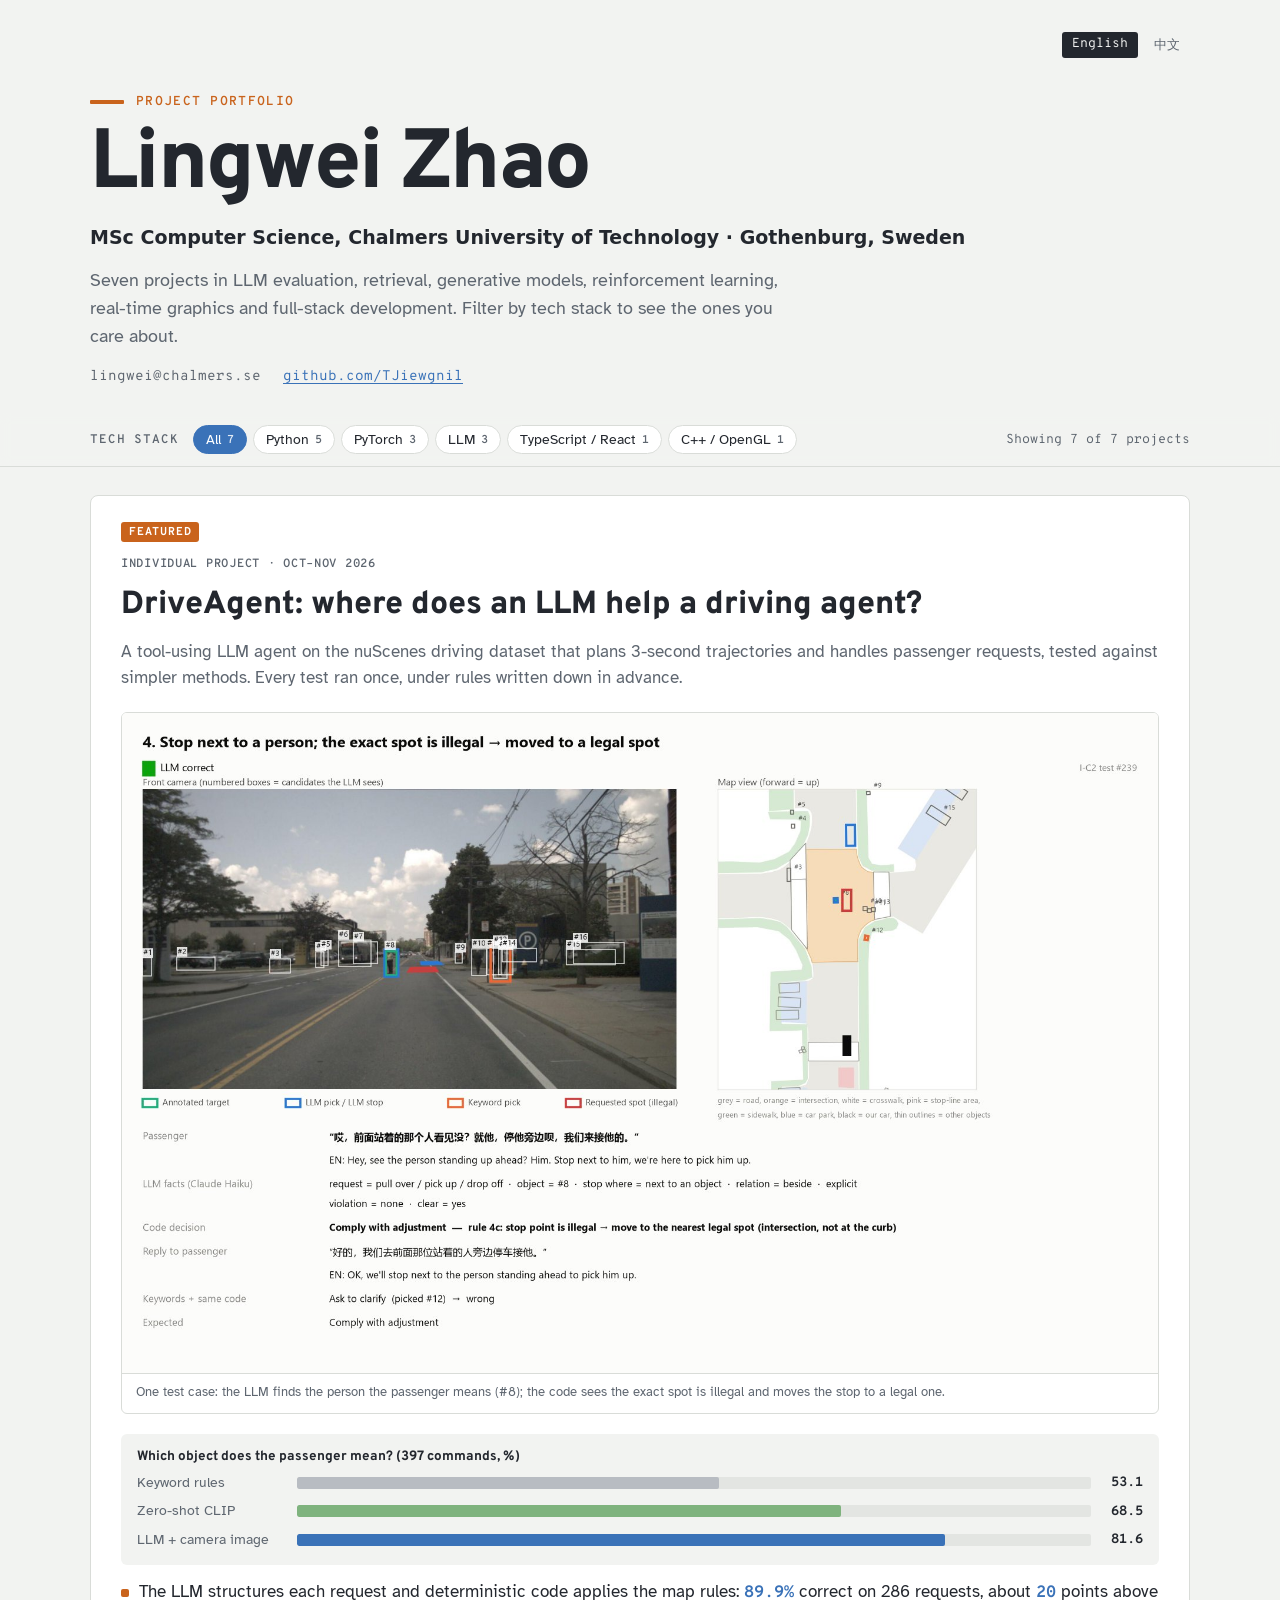
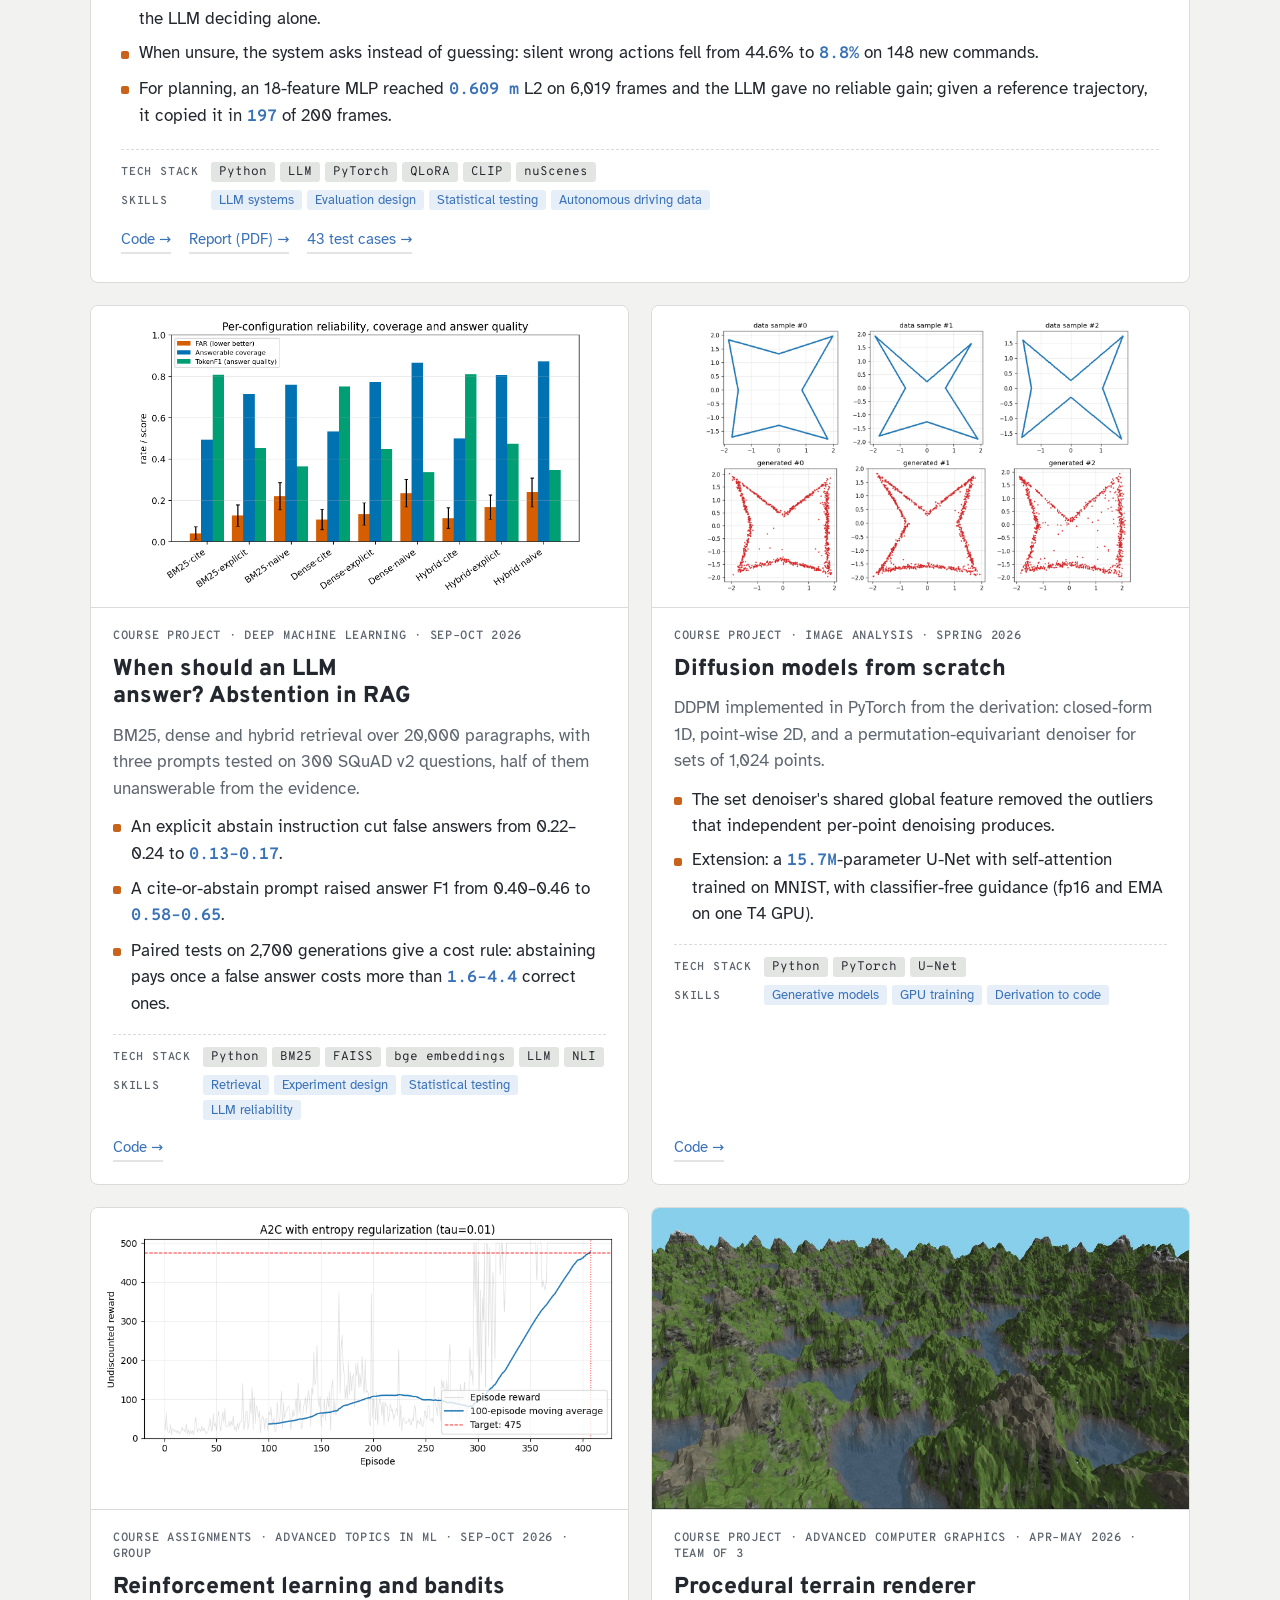
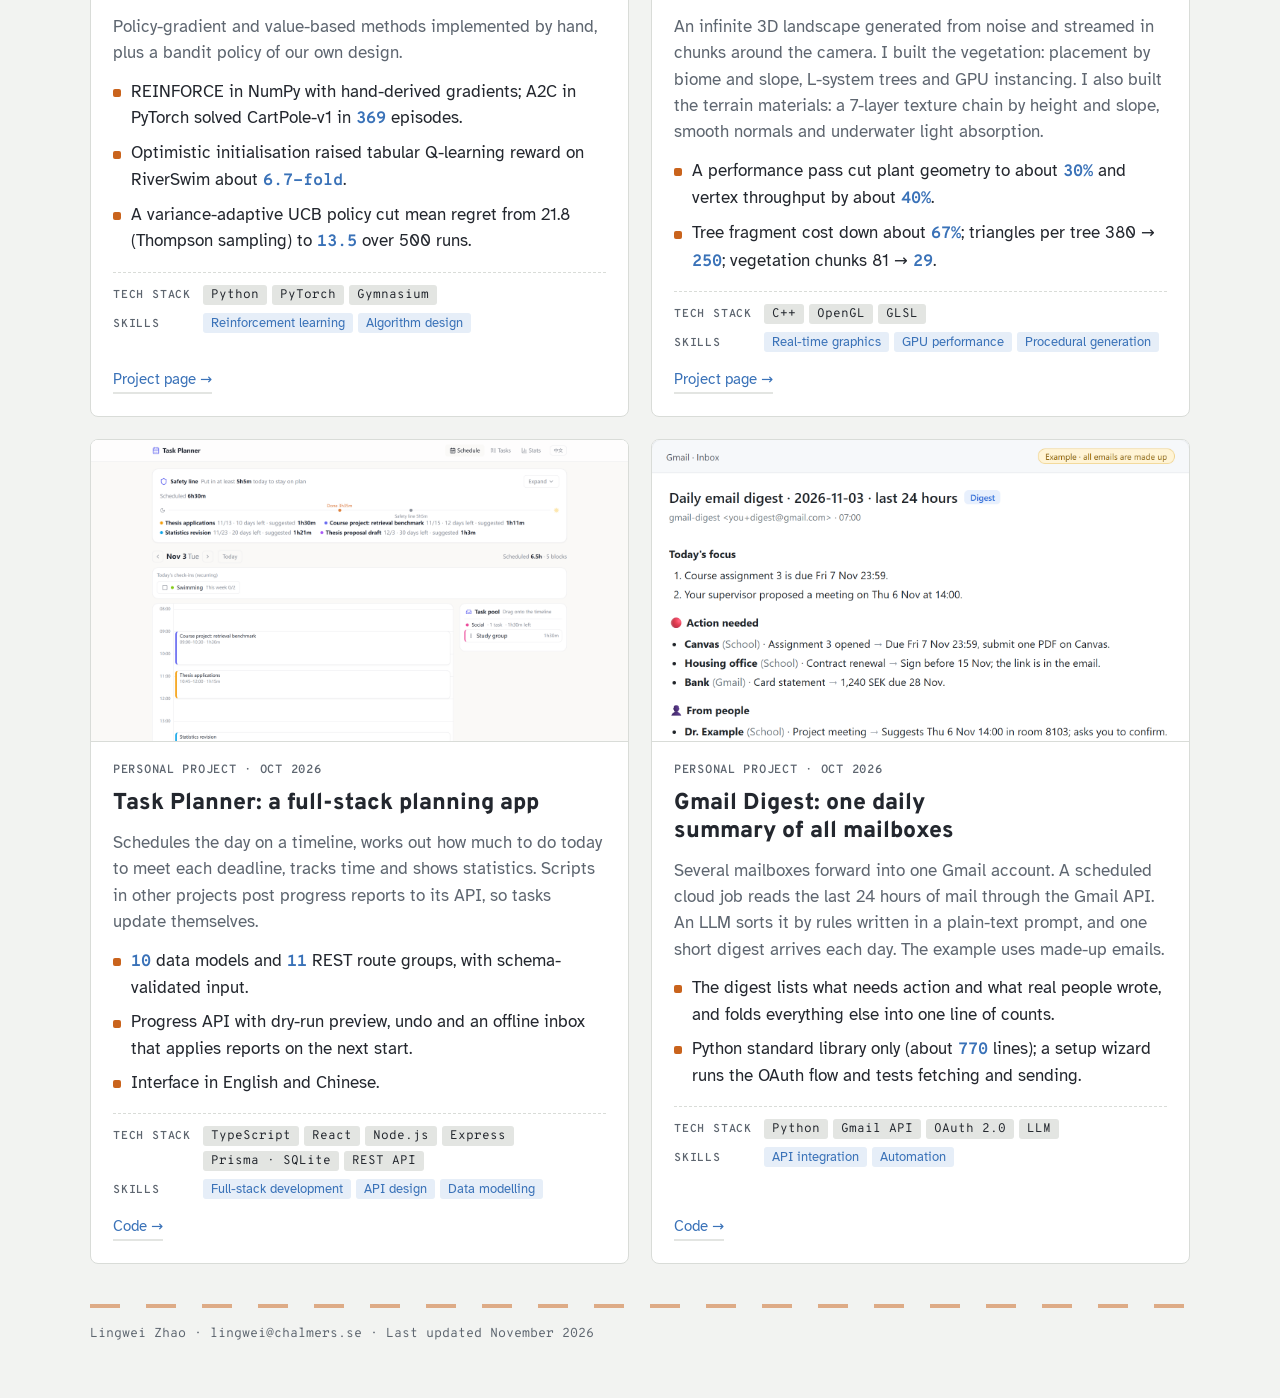
==== commit 2adef1db: "Tech-stack filter: languages and main frameworks only Drop NumPy, RAG, statistical testing and Web A" ====
--- a/index.html
+++ b/index.html
@@ -34,13 +34,13 @@
     <span class="status" aria-live="polite" data-format="Showing {n} of {t} projects">Showing 7 of 7 projects</span>
   </div>
 </div>
-<script type="application/json" id="tech-labels">{"python":"Python","pytorch":"PyTorch","numpy":"NumPy","llm":"LLM","retrieval":"RAG","stats":"Statistical testing","typescript":"TypeScript","react":"React","node":"Node.js","sql":"SQL / SQLite","api":"Web APIs","cpp":"C++","opengl":"OpenGL / GLSL"}</script>
+<script type="application/json" id="tech-labels">{"python":"Python","pytorch":"PyTorch","llm":"LLM","web":"TypeScript / React","cpp":"C++ / OpenGL"}</script>
 
 <main class="wrap">
   <div class="grid">
 
     <!-- 1 DriveAgent (featured) -->
-    <article class="card featured" id="driveagent" data-tech="python pytorch llm stats">
+    <article class="card featured" id="driveagent" data-tech="python pytorch llm">
       <div class="body">
         <span class="badge">Featured</span>
         <p class="ctx">Individual project · Oct–Nov 2026</p>
@@ -63,7 +63,7 @@
         </ul>
         <dl class="tags">
           <dt>Tech stack</dt>
-          <dd><span class="tech" data-k="python">Python</span><span class="tech" data-k="llm">LLM</span><span class="tech" data-k="pytorch">PyTorch</span><span class="tech">QLoRA</span><span class="tech">CLIP</span><span class="tech">nuScenes</span><span class="tech" data-k="stats">Bootstrap · McNemar</span></dd>
+          <dd><span class="tech" data-k="python">Python</span><span class="tech" data-k="llm">LLM</span><span class="tech" data-k="pytorch">PyTorch</span><span class="tech">QLoRA</span><span class="tech">CLIP</span><span class="tech">nuScenes</span></dd>
           <dt>Skills</dt>
           <dd><span class="skill">LLM systems</span><span class="skill">Evaluation design</span><span class="skill">Statistical testing</span><span class="skill">Autonomous driving data</span></dd>
         </dl>
@@ -76,7 +76,7 @@
     </article>
 
     <!-- 2 RAG -->
-    <article class="card" id="rag" data-tech="python llm retrieval stats">
+    <article class="card" id="rag" data-tech="python llm">
       <img class="thumb contain" src="assets/rag-reliability.png" alt="Bar chart of false-answer rate, answerable coverage and answer F1 for nine retriever and prompt combinations" loading="lazy">
       <div class="body">
         <p class="ctx">Course project · Deep Machine Learning · Sep–Oct 2026</p>
@@ -89,9 +89,9 @@
         </ul>
         <dl class="tags">
           <dt>Tech stack</dt>
-          <dd><span class="tech" data-k="python">Python</span><span class="tech" data-k="retrieval">BM25</span><span class="tech" data-k="retrieval">FAISS</span><span class="tech">bge embeddings</span><span class="tech" data-k="llm">LLM</span><span class="tech">NLI</span><span class="tech" data-k="stats">McNemar · Holm</span></dd>
-          <dt>Skills</dt>
-          <dd><span class="skill">Retrieval</span><span class="skill">Experiment design</span><span class="skill">LLM reliability</span></dd>
+          <dd><span class="tech" data-k="python">Python</span><span class="tech">BM25</span><span class="tech">FAISS</span><span class="tech">bge embeddings</span><span class="tech" data-k="llm">LLM</span><span class="tech">NLI</span></dd>
+          <dt>Skills</dt>
+          <dd><span class="skill">Retrieval</span><span class="skill">Experiment design</span><span class="skill">Statistical testing</span><span class="skill">LLM reliability</span></dd>
         </dl>
         <div class="links"><a href="https://github.com/TJiewgnil/rag-cite-or-abstain">Code</a></div>
       </div>
@@ -110,16 +110,16 @@
         </ul>
         <dl class="tags">
           <dt>Tech stack</dt>
-          <dd><span class="tech" data-k="python">Python</span><span class="tech" data-k="pytorch">PyTorch</span><span class="tech">U-Net</span><span class="tech">GPU training</span></dd>
-          <dt>Skills</dt>
-          <dd><span class="skill">Generative models</span><span class="skill">Derivation to code</span></dd>
+          <dd><span class="tech" data-k="python">Python</span><span class="tech" data-k="pytorch">PyTorch</span><span class="tech">U-Net</span></dd>
+          <dt>Skills</dt>
+          <dd><span class="skill">Generative models</span><span class="skill">GPU training</span><span class="skill">Derivation to code</span></dd>
         </dl>
         <div class="links"><a href="https://github.com/TJiewgnil/diffusion-from-scratch">Code</a></div>
       </div>
     </article>
 
     <!-- 4 RL -->
-    <article class="card" id="rl" data-tech="python numpy pytorch">
+    <article class="card" id="rl" data-tech="python pytorch">
       <img class="thumb contain" src="assets/rl-a2c.png" alt="Learning curve of A2C with entropy regularisation on CartPole-v1; it reaches the 475 target" loading="lazy">
       <div class="body">
         <p class="ctx">Course assignments · Advanced Topics in ML · Sep–Oct 2026 · group</p>
@@ -132,7 +132,7 @@
         </ul>
         <dl class="tags">
           <dt>Tech stack</dt>
-          <dd><span class="tech" data-k="python">Python</span><span class="tech" data-k="numpy">NumPy</span><span class="tech" data-k="pytorch">PyTorch</span><span class="tech">Gymnasium</span></dd>
+          <dd><span class="tech" data-k="python">Python</span><span class="tech" data-k="pytorch">PyTorch</span><span class="tech">Gymnasium</span></dd>
           <dt>Skills</dt>
           <dd><span class="skill">Reinforcement learning</span><span class="skill">Algorithm design</span></dd>
         </dl>
@@ -141,7 +141,7 @@
     </article>
 
     <!-- 5 Terrain -->
-    <article class="card" id="terrain" data-tech="cpp opengl">
+    <article class="card" id="terrain" data-tech="cpp">
       <img class="thumb" src="assets/terrain-final.jpg" alt="Rendered fjord landscape: textured mountains, lakes and forest streamed in chunks" loading="lazy">
       <div class="body">
         <p class="ctx">Course project · Advanced Computer Graphics · Apr–May 2026 · team of 3</p>
@@ -153,7 +153,7 @@
         </ul>
         <dl class="tags">
           <dt>Tech stack</dt>
-          <dd><span class="tech" data-k="cpp">C++</span><span class="tech" data-k="opengl">OpenGL</span><span class="tech" data-k="opengl">GLSL</span></dd>
+          <dd><span class="tech" data-k="cpp">C++</span><span class="tech" data-k="cpp">OpenGL</span><span class="tech" data-k="cpp">GLSL</span></dd>
           <dt>Skills</dt>
           <dd><span class="skill">Real-time graphics</span><span class="skill">GPU performance</span><span class="skill">Procedural generation</span></dd>
         </dl>
@@ -162,7 +162,7 @@
     </article>
 
     <!-- 6 Task Planner -->
-    <article class="card" id="taskplanner" data-tech="typescript react node sql api">
+    <article class="card" id="taskplanner" data-tech="web">
       <img class="thumb" src="assets/tp-schedule-en.png" alt="Day view of the task planner with a timeline, a safety line and a task pool" loading="lazy">
       <div class="body">
         <p class="ctx">Personal project · Oct 2026</p>
@@ -175,7 +175,7 @@
         </ul>
         <dl class="tags">
           <dt>Tech stack</dt>
-          <dd><span class="tech" data-k="typescript">TypeScript</span><span class="tech" data-k="react">React</span><span class="tech" data-k="node">Node.js</span><span class="tech" data-k="node">Express</span><span class="tech" data-k="sql">Prisma · SQLite</span><span class="tech" data-k="api">REST API</span></dd>
+          <dd><span class="tech" data-k="web">TypeScript</span><span class="tech" data-k="web">React</span><span class="tech">Node.js</span><span class="tech">Express</span><span class="tech">Prisma · SQLite</span><span class="tech">REST API</span></dd>
           <dt>Skills</dt>
           <dd><span class="skill">Full-stack development</span><span class="skill">API design</span><span class="skill">Data modelling</span></dd>
         </dl>
@@ -184,7 +184,7 @@
     </article>
 
     <!-- 7 Gmail Digest -->
-    <article class="card" id="gmaildigest" data-tech="python llm api">
+    <article class="card" id="gmaildigest" data-tech="python llm">
       <img class="thumb" src="assets/digest-en.png" alt="Example daily digest email with today's focus, action items and messages from people" loading="lazy">
       <div class="body">
         <p class="ctx">Personal project · Oct 2026</p>
@@ -196,7 +196,7 @@
         </ul>
         <dl class="tags">
           <dt>Tech stack</dt>
-          <dd><span class="tech" data-k="python">Python</span><span class="tech" data-k="api">Gmail API</span><span class="tech" data-k="api">OAuth 2.0</span><span class="tech" data-k="llm">LLM</span></dd>
+          <dd><span class="tech" data-k="python">Python</span><span class="tech">Gmail API</span><span class="tech">OAuth 2.0</span><span class="tech" data-k="llm">LLM</span></dd>
           <dt>Skills</dt>
           <dd><span class="skill">API integration</span><span class="skill">Automation</span></dd>
         </dl>
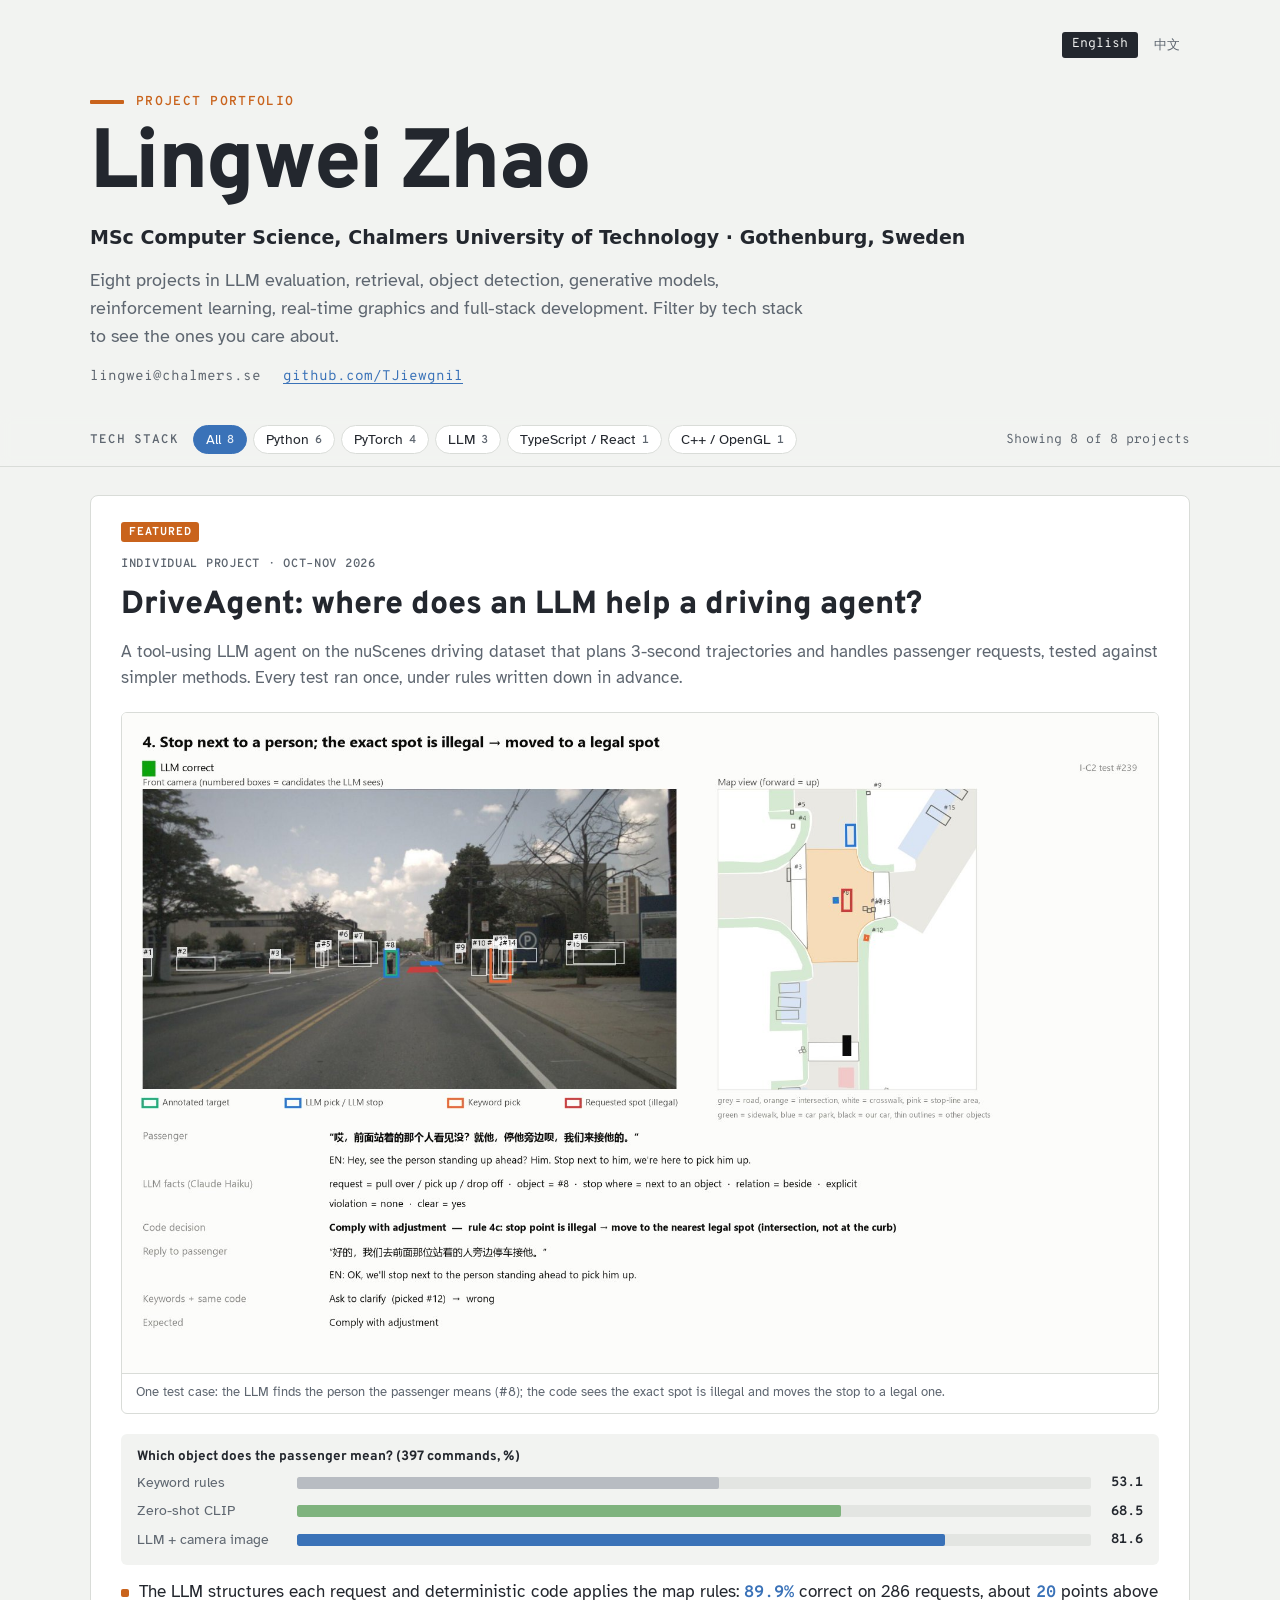
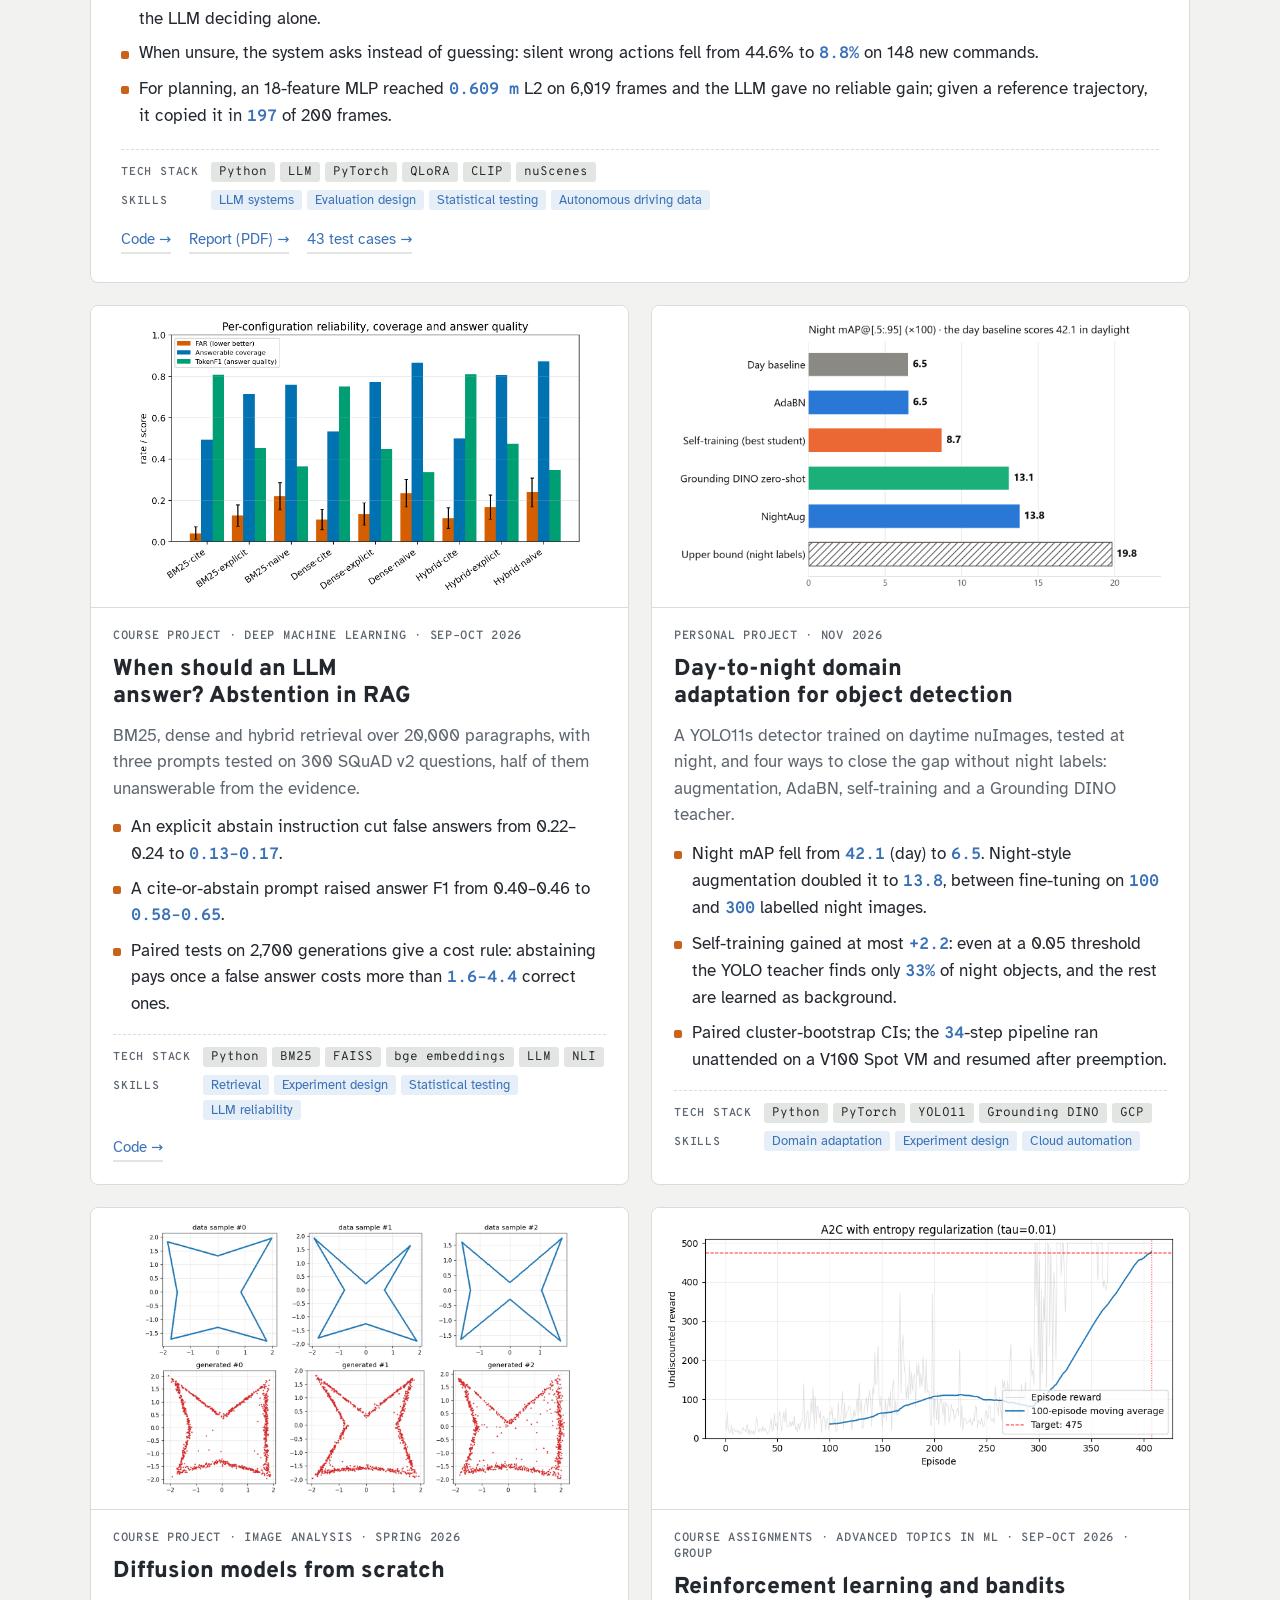
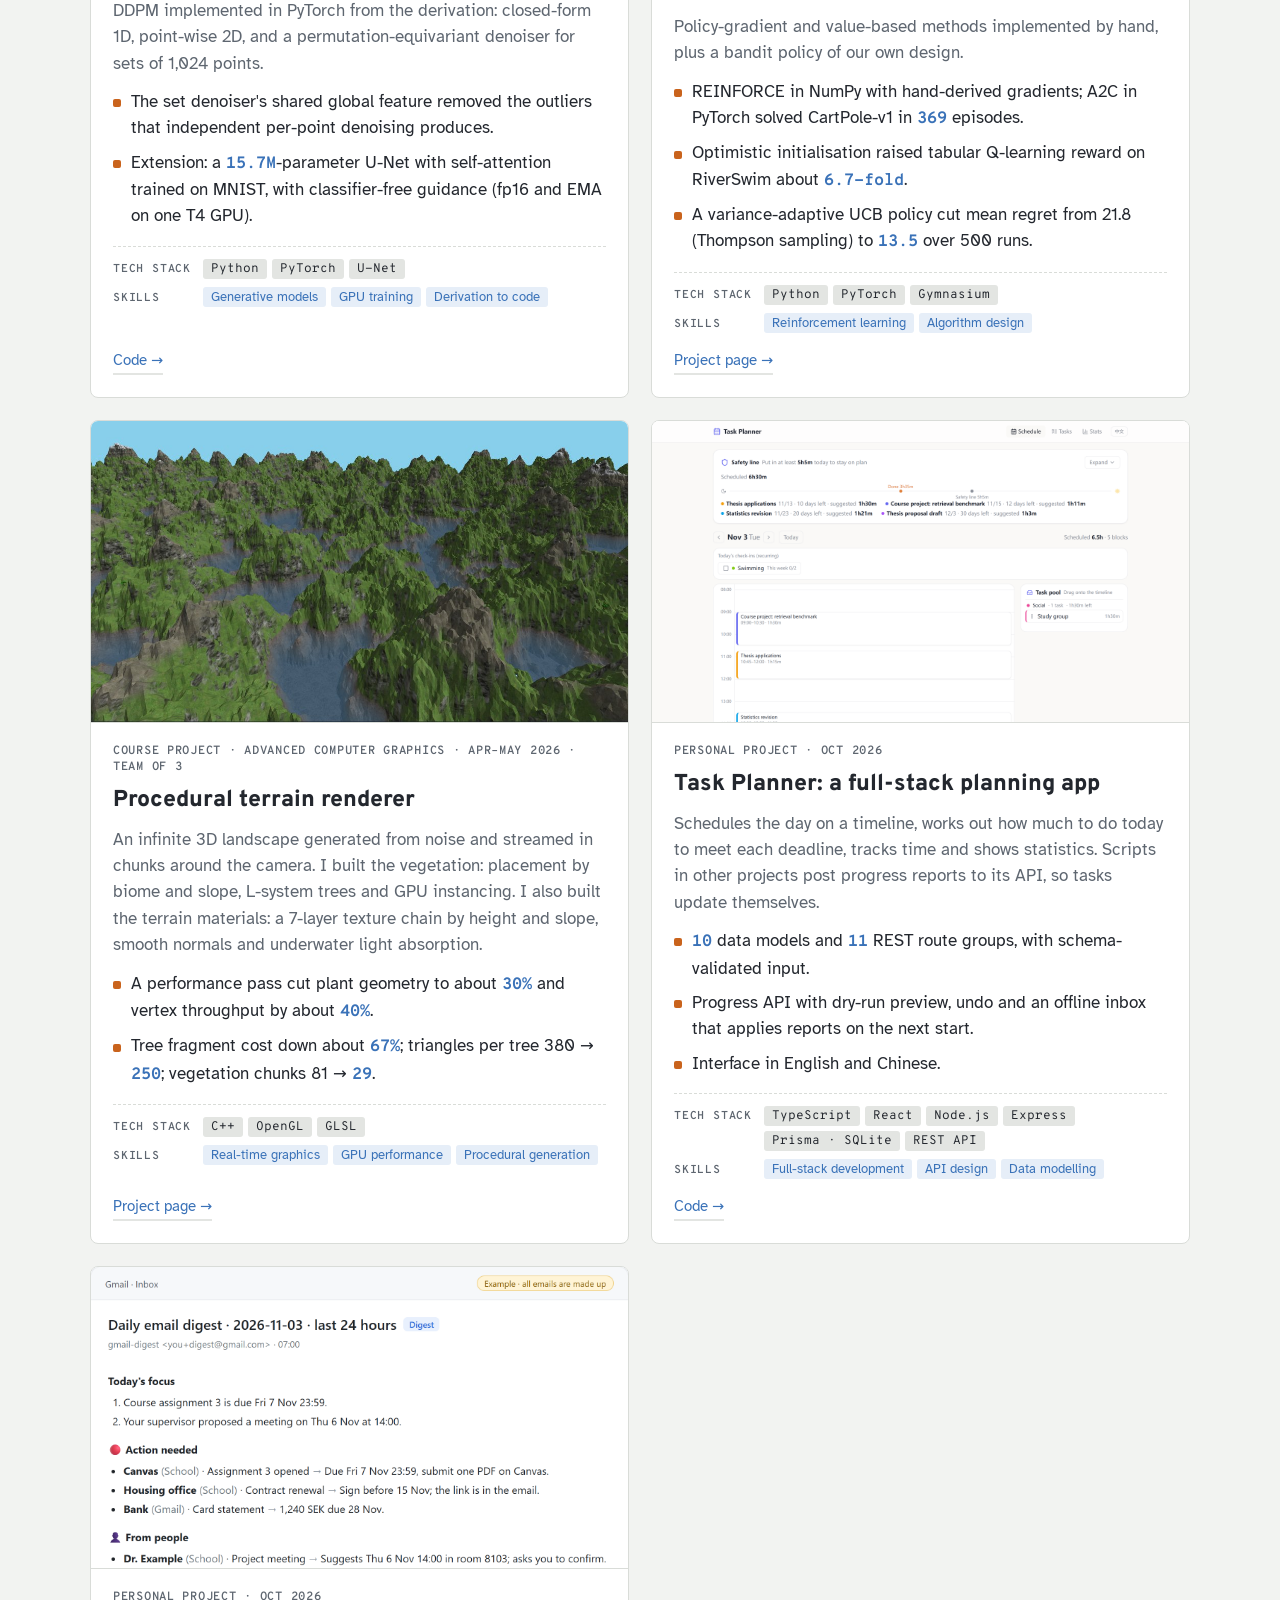
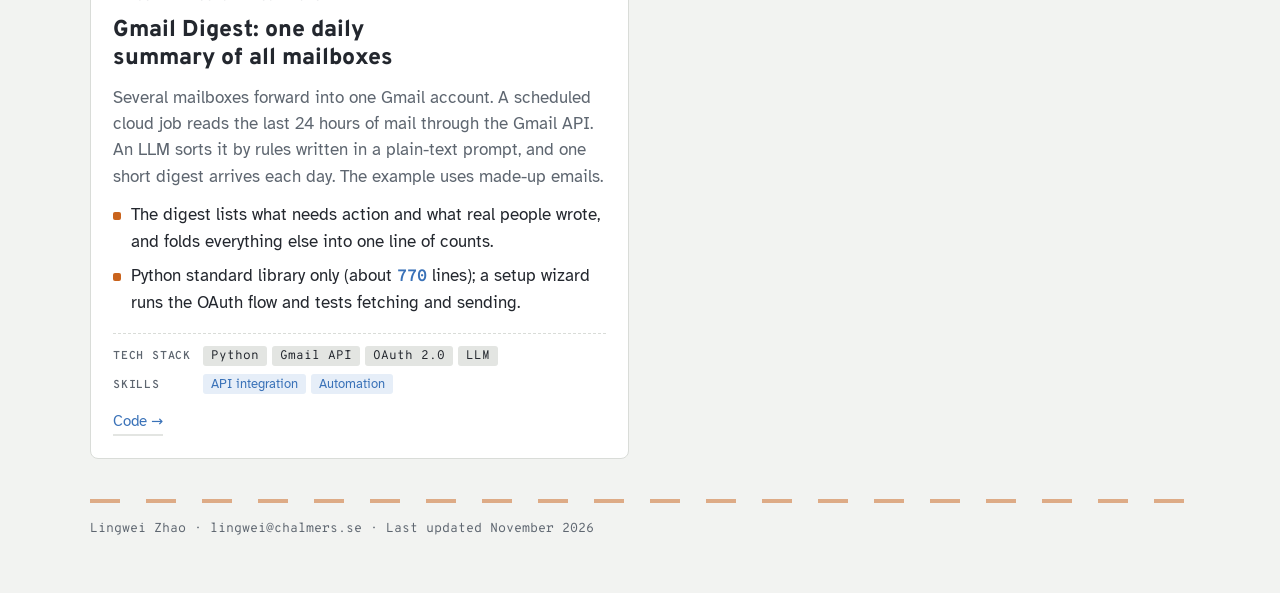
==== commit b512612f: "Add NightDet-DA project card (day-to-night domain adaptation)" ====
--- a/index.html
+++ b/index.html
@@ -5,11 +5,11 @@
 <meta name="viewport" content="width=device-width, initial-scale=1, viewport-fit=cover">
 <title>Lingwei Zhao · Projects</title>
 <link rel="alternate" hreflang="zh-CN" href="https://tjiewgnil.github.io/zh/">
-<meta name="description" content="Projects by Lingwei Zhao: LLM evaluation, retrieval, generative models, reinforcement learning, real-time graphics and full-stack development.">
+<meta name="description" content="Projects by Lingwei Zhao: LLM evaluation, retrieval, object detection, generative models, reinforcement learning, real-time graphics and full-stack development.">
 <link rel="preconnect" href="https://fonts.googleapis.com">
 <link rel="preconnect" href="https://fonts.gstatic.com" crossorigin>
 <link rel="stylesheet" href="https://fonts.googleapis.com/css2?family=Atkinson+Hyperlegible:ital,wght@0,400;0,700;1,400&family=Overpass:wght@700;800&family=Overpass+Mono:wght@400;600;700&display=swap">
-<link rel="stylesheet" href="assets/site.css?v=202611041430">
+<link rel="stylesheet" href="assets/site.css?v=202611131211">
 </head>
 <body>
 
@@ -19,7 +19,7 @@
     <p class="kicker">Project portfolio</p>
     <h1>Lingwei Zhao</h1>
     <p class="role">MSc Computer Science, Chalmers University of Technology · <span class="nw">Gothenburg, Sweden</span></p>
-    <p class="lede">Seven projects in LLM evaluation, retrieval, generative models, reinforcement learning, real-time graphics and full-stack development. Filter by tech stack to see the ones you care about.</p>
+    <p class="lede">Eight projects in LLM evaluation, retrieval, object detection, generative models, reinforcement learning, real-time graphics and full-stack development. Filter by tech stack to see the ones you care about.</p>
     <div class="meta">
       <span>lingwei@chalmers.se</span>
       <a href="https://github.com/TJiewgnil">github.com/TJiewgnil</a>
@@ -31,7 +31,7 @@
   <div class="wrap">
     <span class="label" id="filter-label">Tech stack</span>
     <div class="chiprow" role="group" aria-labelledby="filter-label" data-all="All"></div>
-    <span class="status" aria-live="polite" data-format="Showing {n} of {t} projects">Showing 7 of 7 projects</span>
+    <span class="status" aria-live="polite" data-format="Showing {n} of {t} projects">Showing 8 of 8 projects</span>
   </div>
 </div>
 <script type="application/json" id="tech-labels">{"python":"Python","pytorch":"PyTorch","llm":"LLM","web":"TypeScript / React","cpp":"C++ / OpenGL"}</script>
@@ -97,6 +97,27 @@
       </div>
     </article>
 
+    <!-- NightDet-DA -->
+    <article class="card" id="nightdet" data-tech="python pytorch">
+      <img class="thumb contain" src="assets/nightdet-en.png" alt="Bar chart of night mAP: day baseline 6.5, AdaBN 6.5, best self-training student 8.7, Grounding DINO 13.1, NightAug 13.8, upper bound with night labels 19.8" loading="lazy">
+      <div class="body">
+        <p class="ctx">Personal project · Nov 2026</p>
+        <h2>Day-to-night domain adaptation for object detection</h2>
+        <p class="what">A YOLO11s detector trained on daytime nuImages, tested at night, and four ways to close the gap without night labels: augmentation, AdaBN, self-training and a Grounding DINO teacher.</p>
+        <ul class="results">
+          <li>Night mAP fell from <b>42.1</b> (day) to <b>6.5</b>. Night-style augmentation doubled it to <b>13.8</b>, between fine-tuning on <b>100</b> and <b>300</b> labelled night images.</li>
+          <li>Self-training gained at most <b>+2.2</b>: even at a 0.05 threshold the YOLO teacher finds only <b>33%</b> of night objects, and the rest are learned as background.</li>
+          <li>Paired cluster-bootstrap CIs; the <b>34</b>-step pipeline ran unattended on a V100 Spot VM and resumed after preemption.</li>
+        </ul>
+        <dl class="tags">
+          <dt>Tech stack</dt>
+          <dd><span class="tech" data-k="python">Python</span><span class="tech" data-k="pytorch">PyTorch</span><span class="tech">YOLO11</span><span class="tech">Grounding DINO</span><span class="tech">GCP</span></dd>
+          <dt>Skills</dt>
+          <dd><span class="skill">Domain adaptation</span><span class="skill">Experiment design</span><span class="skill">Cloud automation</span></dd>
+        </dl>
+      </div>
+    </article>
+
     <!-- 3 Diffusion -->
     <article class="card" id="diffusion" data-tech="python pytorch">
       <img class="thumb contain" src="assets/diffusion-sets.png" alt="Top row: training shapes of 1,024 points; bottom row: shapes generated by the set denoiser" loading="lazy">
@@ -208,6 +229,6 @@
 </main>
 
 <footer><div class="wrap"><div class="lane" role="presentation"></div><p>Lingwei Zhao · lingwei@chalmers.se · Last updated November 2026</p></div></footer>
-<script src="assets/portfolio.js?v=202611041430"></script>
+<script src="assets/portfolio.js?v=202611131211"></script>
 </body>
 </html>
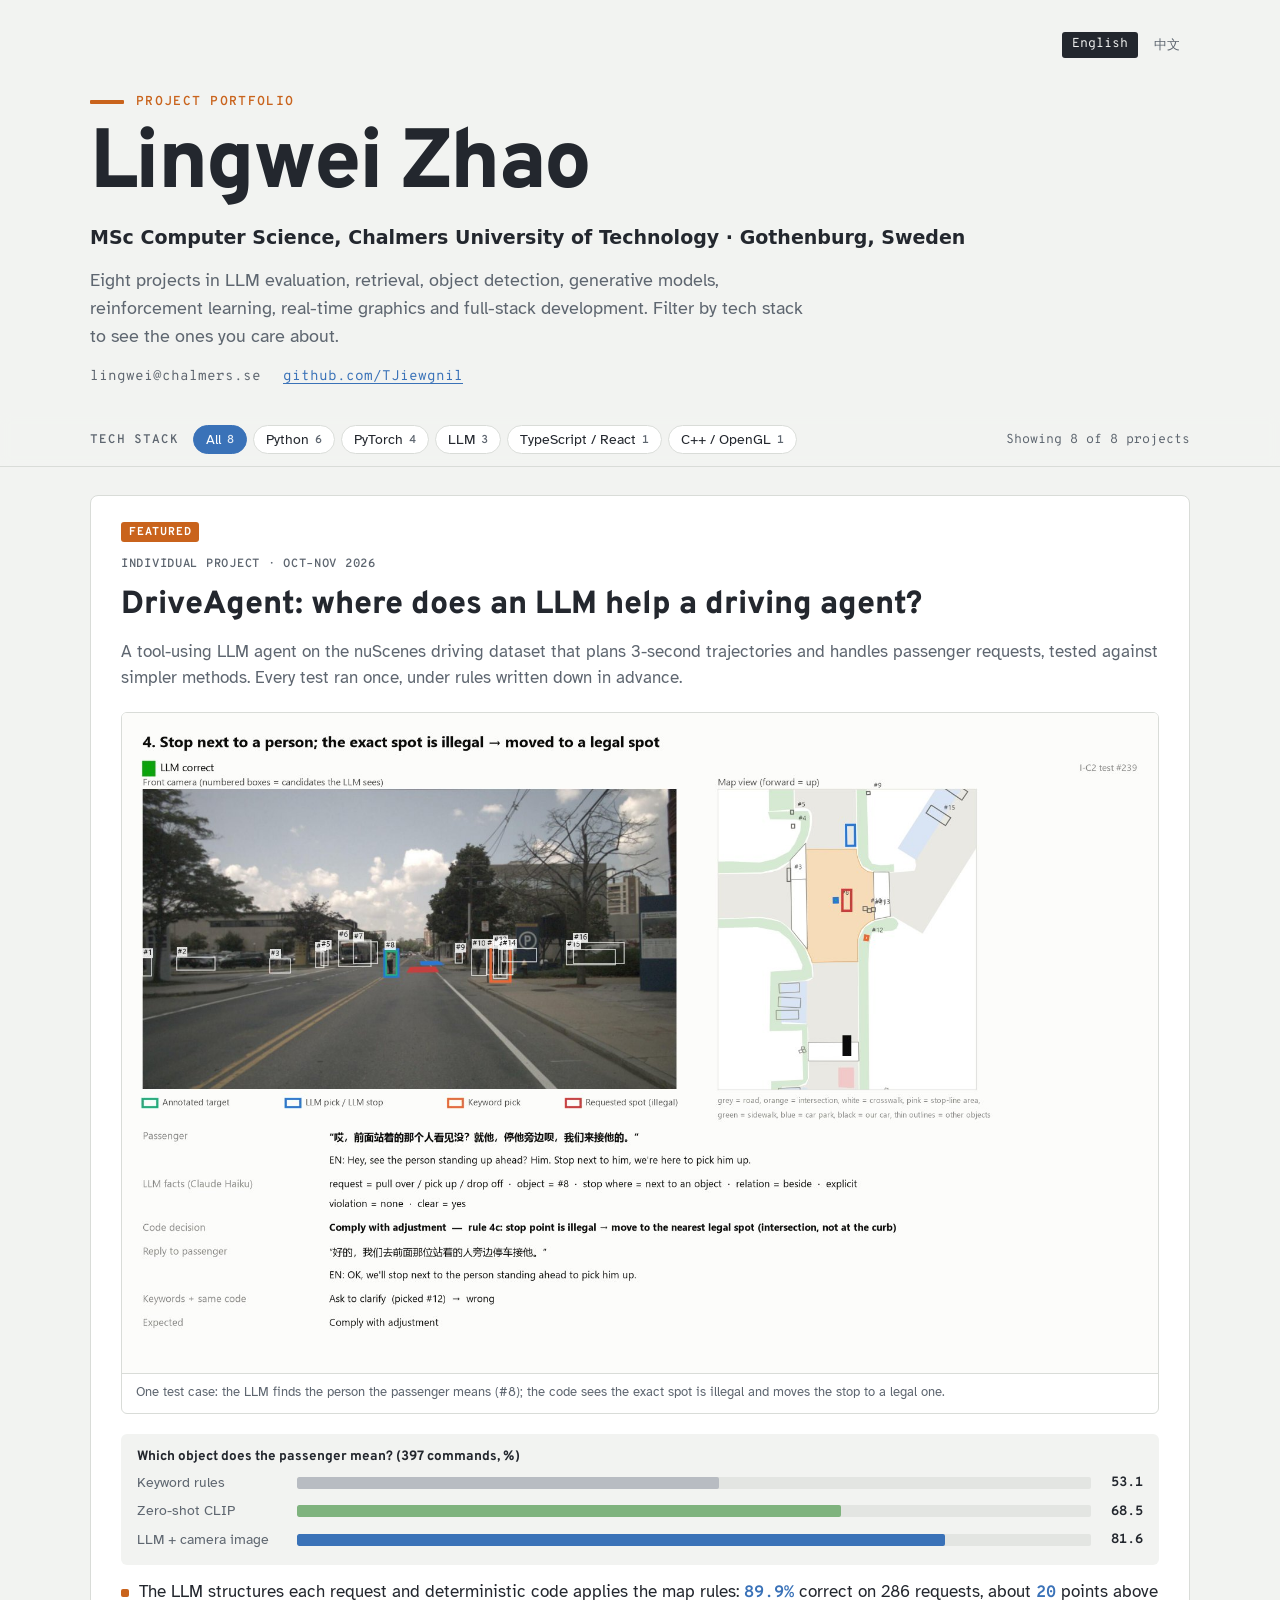
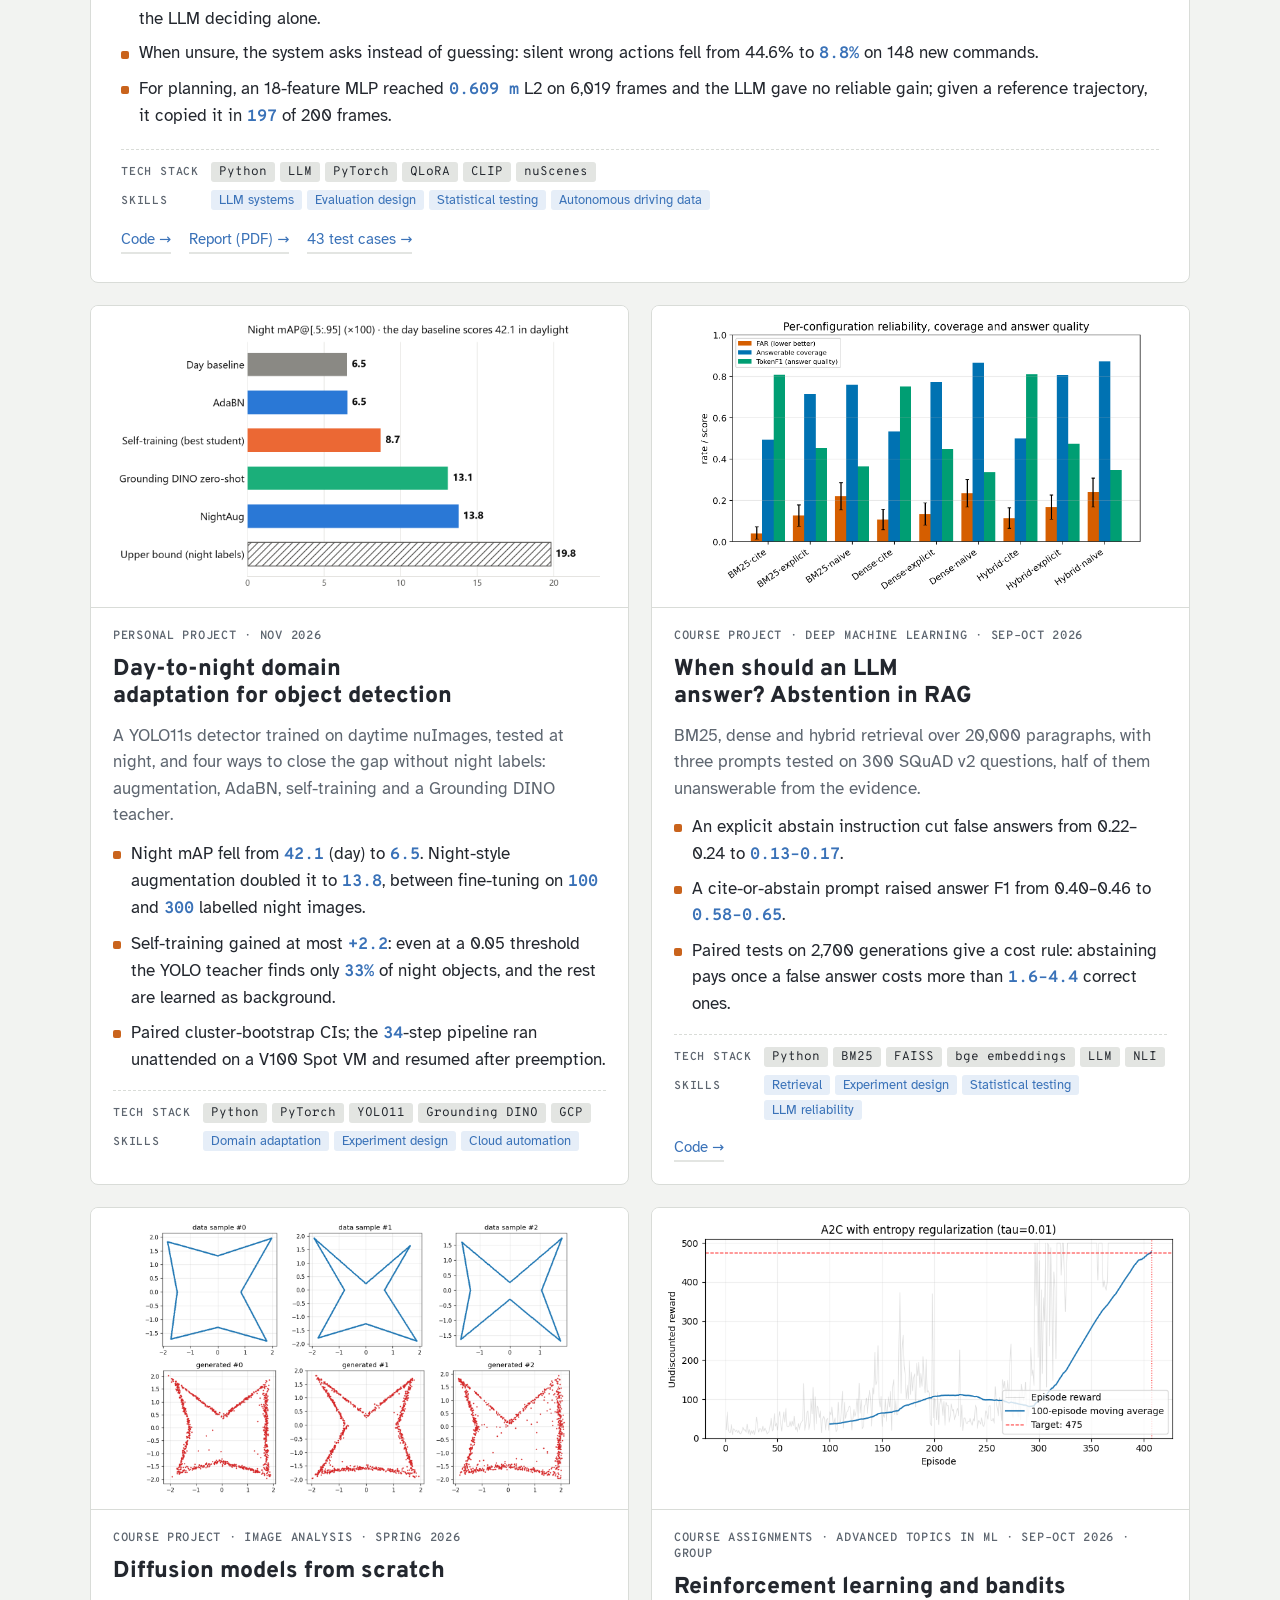
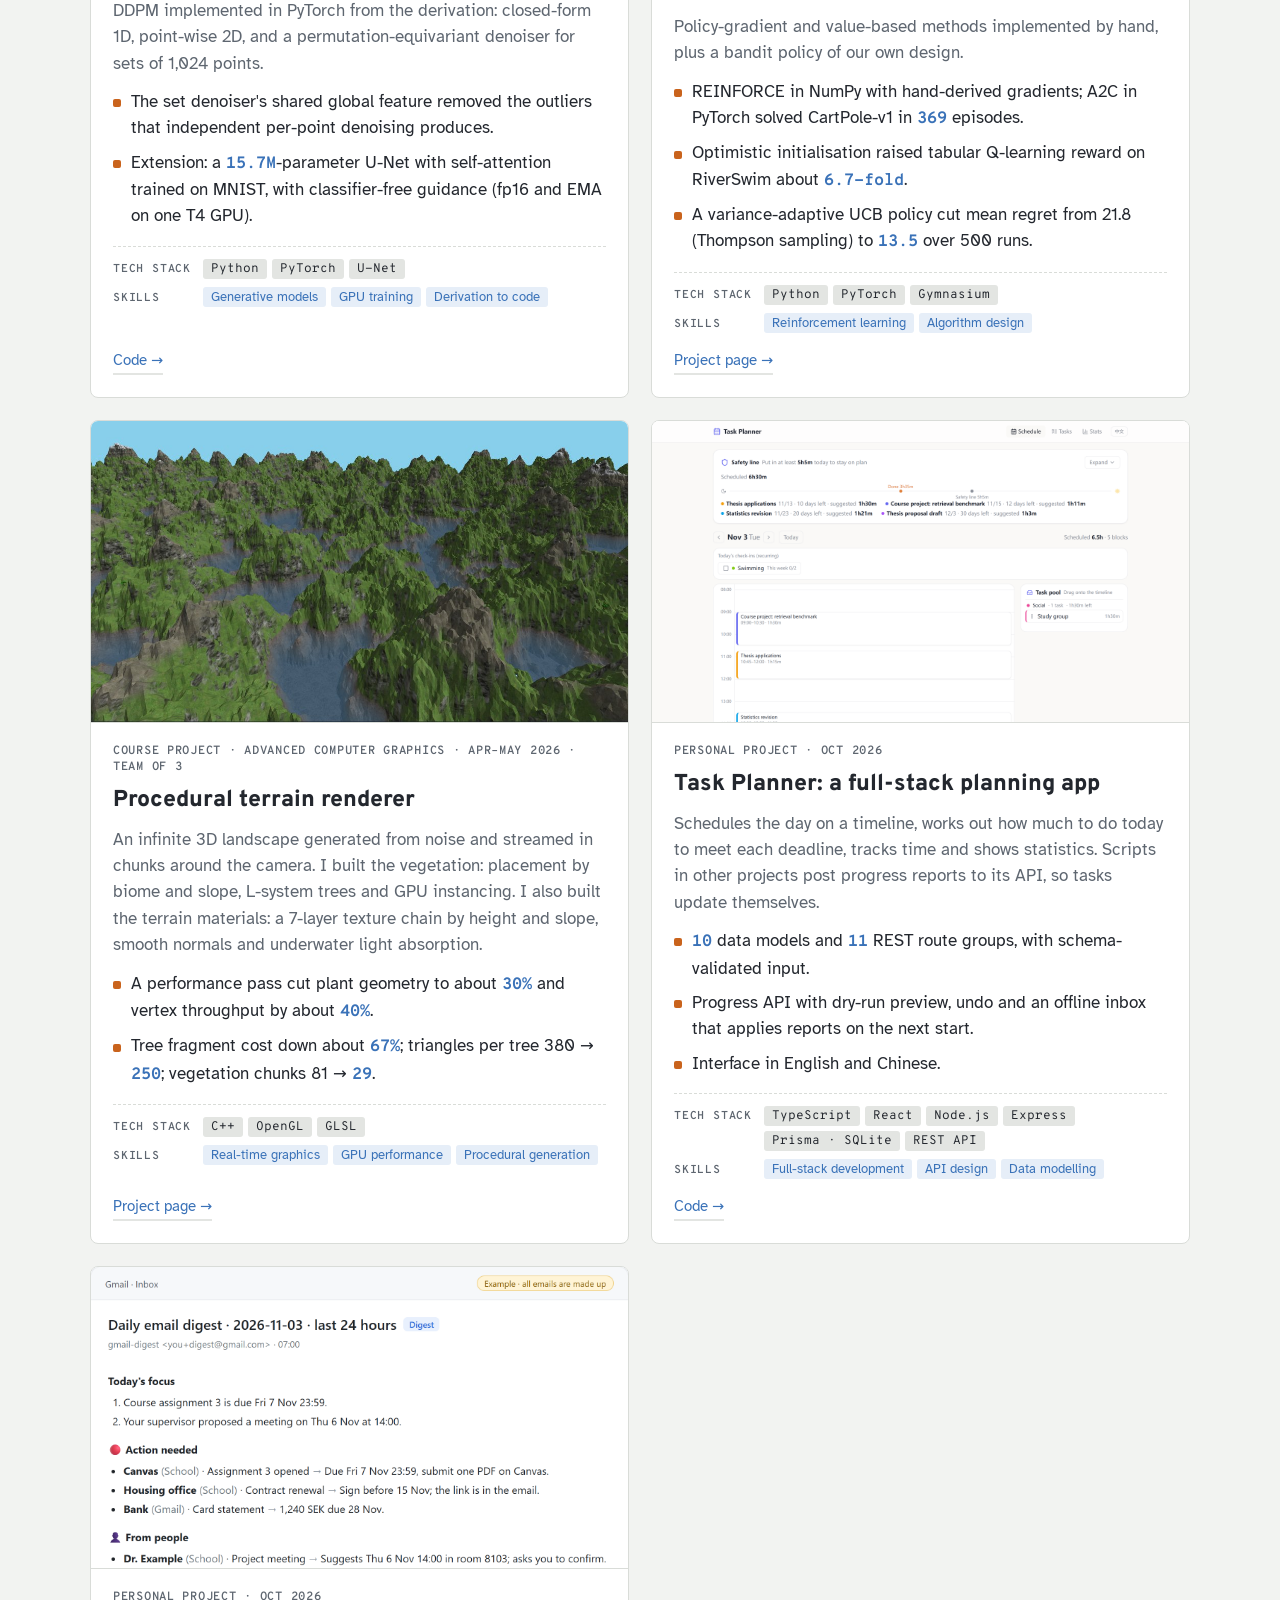
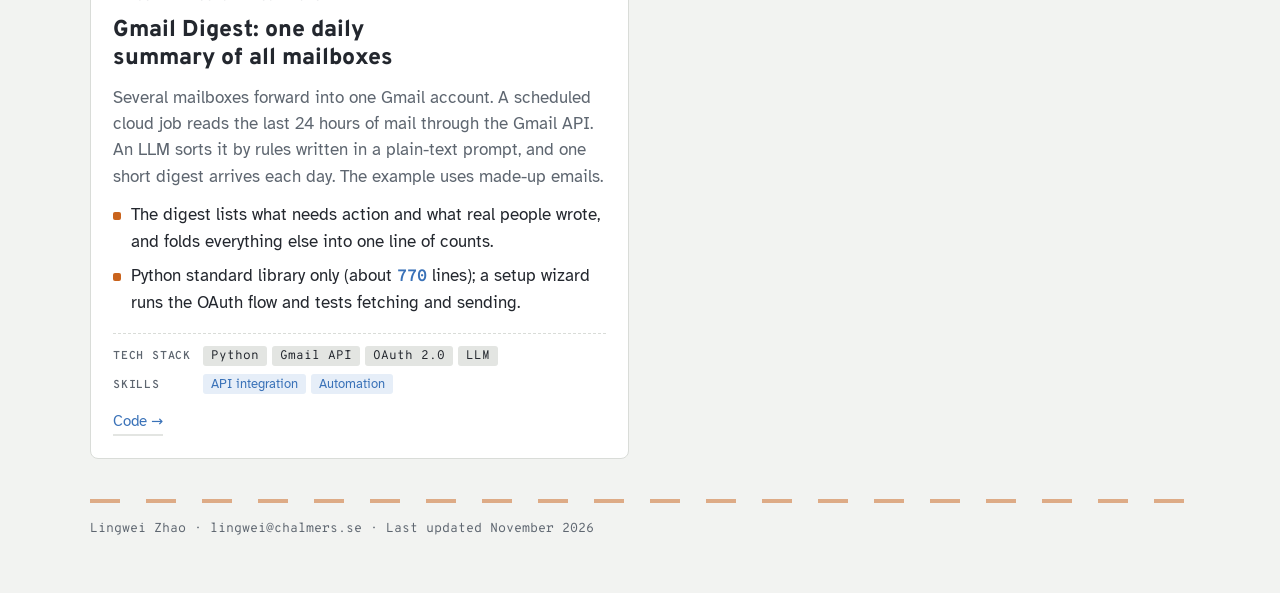
==== commit ae4642e6: "Move NightDet-DA card to second place, after DriveAgent" ====
--- a/index.html
+++ b/index.html
@@ -9,7 +9,7 @@
 <link rel="preconnect" href="https://fonts.googleapis.com">
 <link rel="preconnect" href="https://fonts.gstatic.com" crossorigin>
 <link rel="stylesheet" href="https://fonts.googleapis.com/css2?family=Atkinson+Hyperlegible:ital,wght@0,400;0,700;1,400&family=Overpass:wght@700;800&family=Overpass+Mono:wght@400;600;700&display=swap">
-<link rel="stylesheet" href="assets/site.css?v=202611131211">
+<link rel="stylesheet" href="assets/site.css?v=202611171930">
 </head>
 <body>
 
@@ -75,7 +75,28 @@
       </div>
     </article>
 
-    <!-- 2 RAG -->
+    <!-- 2 NightDet-DA -->
+    <article class="card" id="nightdet" data-tech="python pytorch">
+      <img class="thumb contain" src="assets/nightdet-en.png" alt="Bar chart of night mAP: day baseline 6.5, AdaBN 6.5, best self-training student 8.7, Grounding DINO 13.1, NightAug 13.8, upper bound with night labels 19.8" loading="lazy">
+      <div class="body">
+        <p class="ctx">Personal project · Nov 2026</p>
+        <h2>Day-to-night domain adaptation for object detection</h2>
+        <p class="what">A YOLO11s detector trained on daytime nuImages, tested at night, and four ways to close the gap without night labels: augmentation, AdaBN, self-training and a Grounding DINO teacher.</p>
+        <ul class="results">
+          <li>Night mAP fell from <b>42.1</b> (day) to <b>6.5</b>. Night-style augmentation doubled it to <b>13.8</b>, between fine-tuning on <b>100</b> and <b>300</b> labelled night images.</li>
+          <li>Self-training gained at most <b>+2.2</b>: even at a 0.05 threshold the YOLO teacher finds only <b>33%</b> of night objects, and the rest are learned as background.</li>
+          <li>Paired cluster-bootstrap CIs; the <b>34</b>-step pipeline ran unattended on a V100 Spot VM and resumed after preemption.</li>
+        </ul>
+        <dl class="tags">
+          <dt>Tech stack</dt>
+          <dd><span class="tech" data-k="python">Python</span><span class="tech" data-k="pytorch">PyTorch</span><span class="tech">YOLO11</span><span class="tech">Grounding DINO</span><span class="tech">GCP</span></dd>
+          <dt>Skills</dt>
+          <dd><span class="skill">Domain adaptation</span><span class="skill">Experiment design</span><span class="skill">Cloud automation</span></dd>
+        </dl>
+      </div>
+    </article>
+
+    <!-- 3 RAG -->
     <article class="card" id="rag" data-tech="python llm">
       <img class="thumb contain" src="assets/rag-reliability.png" alt="Bar chart of false-answer rate, answerable coverage and answer F1 for nine retriever and prompt combinations" loading="lazy">
       <div class="body">
@@ -97,28 +118,7 @@
       </div>
     </article>
 
-    <!-- NightDet-DA -->
-    <article class="card" id="nightdet" data-tech="python pytorch">
-      <img class="thumb contain" src="assets/nightdet-en.png" alt="Bar chart of night mAP: day baseline 6.5, AdaBN 6.5, best self-training student 8.7, Grounding DINO 13.1, NightAug 13.8, upper bound with night labels 19.8" loading="lazy">
-      <div class="body">
-        <p class="ctx">Personal project · Nov 2026</p>
-        <h2>Day-to-night domain adaptation for object detection</h2>
-        <p class="what">A YOLO11s detector trained on daytime nuImages, tested at night, and four ways to close the gap without night labels: augmentation, AdaBN, self-training and a Grounding DINO teacher.</p>
-        <ul class="results">
-          <li>Night mAP fell from <b>42.1</b> (day) to <b>6.5</b>. Night-style augmentation doubled it to <b>13.8</b>, between fine-tuning on <b>100</b> and <b>300</b> labelled night images.</li>
-          <li>Self-training gained at most <b>+2.2</b>: even at a 0.05 threshold the YOLO teacher finds only <b>33%</b> of night objects, and the rest are learned as background.</li>
-          <li>Paired cluster-bootstrap CIs; the <b>34</b>-step pipeline ran unattended on a V100 Spot VM and resumed after preemption.</li>
-        </ul>
-        <dl class="tags">
-          <dt>Tech stack</dt>
-          <dd><span class="tech" data-k="python">Python</span><span class="tech" data-k="pytorch">PyTorch</span><span class="tech">YOLO11</span><span class="tech">Grounding DINO</span><span class="tech">GCP</span></dd>
-          <dt>Skills</dt>
-          <dd><span class="skill">Domain adaptation</span><span class="skill">Experiment design</span><span class="skill">Cloud automation</span></dd>
-        </dl>
-      </div>
-    </article>
-
-    <!-- 3 Diffusion -->
+    <!-- 4 Diffusion -->
     <article class="card" id="diffusion" data-tech="python pytorch">
       <img class="thumb contain" src="assets/diffusion-sets.png" alt="Top row: training shapes of 1,024 points; bottom row: shapes generated by the set denoiser" loading="lazy">
       <div class="body">
@@ -139,7 +139,7 @@
       </div>
     </article>
 
-    <!-- 4 RL -->
+    <!-- 5 RL -->
     <article class="card" id="rl" data-tech="python pytorch">
       <img class="thumb contain" src="assets/rl-a2c.png" alt="Learning curve of A2C with entropy regularisation on CartPole-v1; it reaches the 475 target" loading="lazy">
       <div class="body">
@@ -161,7 +161,7 @@
       </div>
     </article>
 
-    <!-- 5 Terrain -->
+    <!-- 6 Terrain -->
     <article class="card" id="terrain" data-tech="cpp">
       <img class="thumb" src="assets/terrain-final.jpg" alt="Rendered fjord landscape: textured mountains, lakes and forest streamed in chunks" loading="lazy">
       <div class="body">
@@ -182,7 +182,7 @@
       </div>
     </article>
 
-    <!-- 6 Task Planner -->
+    <!-- 7 Task Planner -->
     <article class="card" id="taskplanner" data-tech="web">
       <img class="thumb" src="assets/tp-schedule-en.png" alt="Day view of the task planner with a timeline, a safety line and a task pool" loading="lazy">
       <div class="body">
@@ -204,7 +204,7 @@
       </div>
     </article>
 
-    <!-- 7 Gmail Digest -->
+    <!-- 8 Gmail Digest -->
     <article class="card" id="gmaildigest" data-tech="python llm">
       <img class="thumb" src="assets/digest-en.png" alt="Example daily digest email with today's focus, action items and messages from people" loading="lazy">
       <div class="body">
@@ -229,6 +229,6 @@
 </main>
 
 <footer><div class="wrap"><div class="lane" role="presentation"></div><p>Lingwei Zhao · lingwei@chalmers.se · Last updated November 2026</p></div></footer>
-<script src="assets/portfolio.js?v=202611131211"></script>
+<script src="assets/portfolio.js?v=202611171930"></script>
 </body>
 </html>
